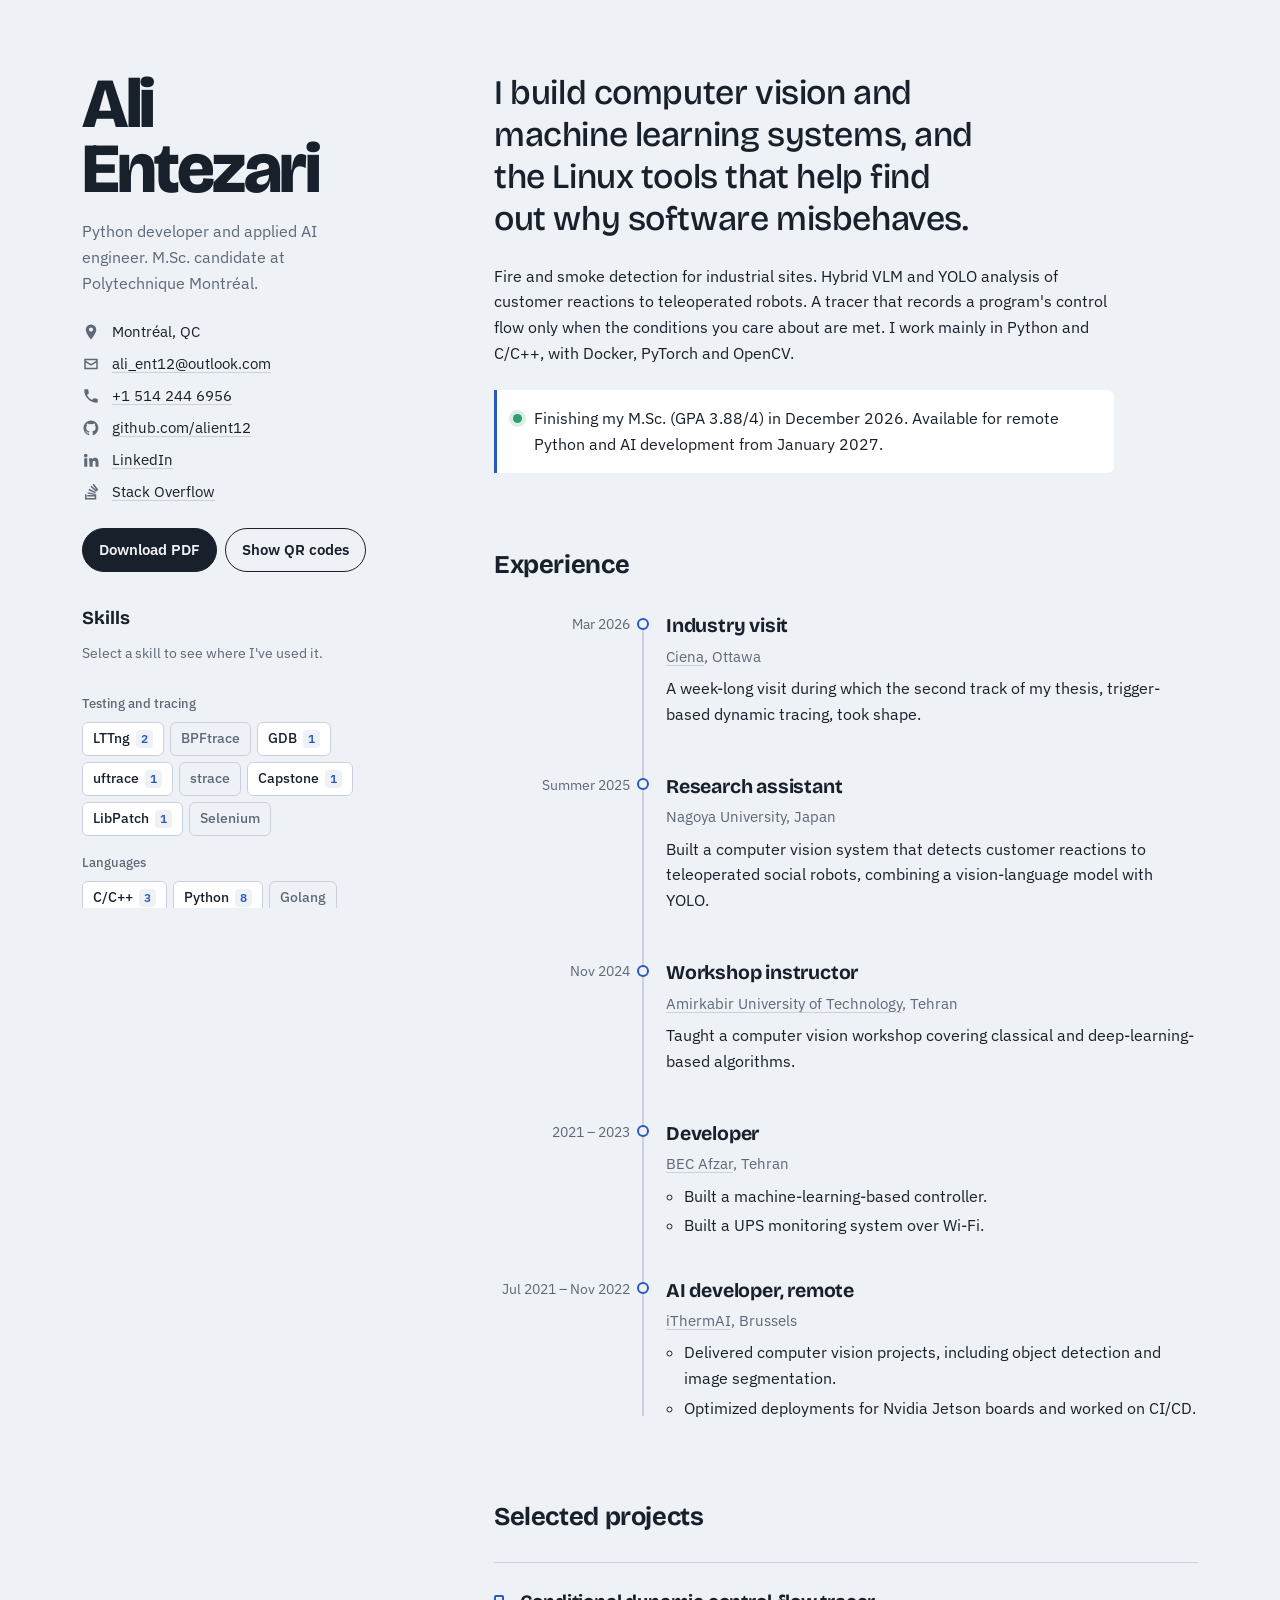
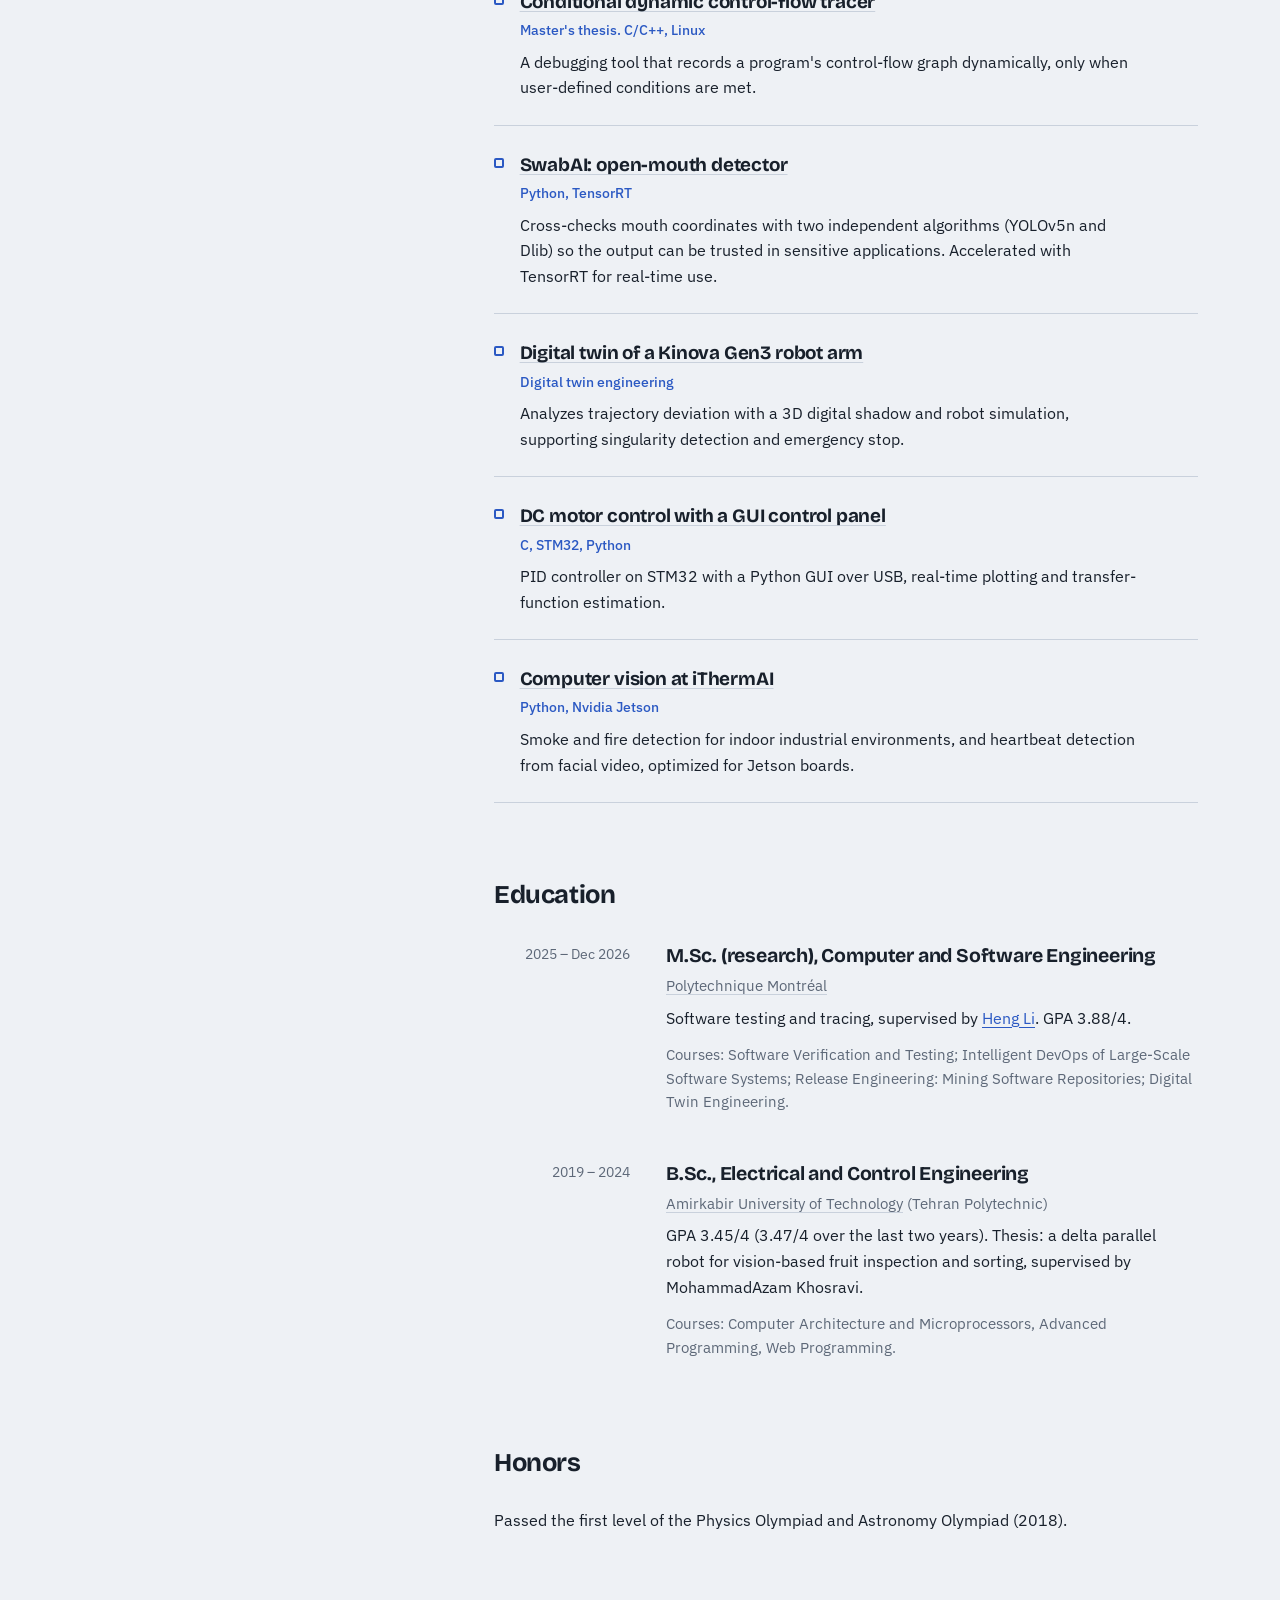
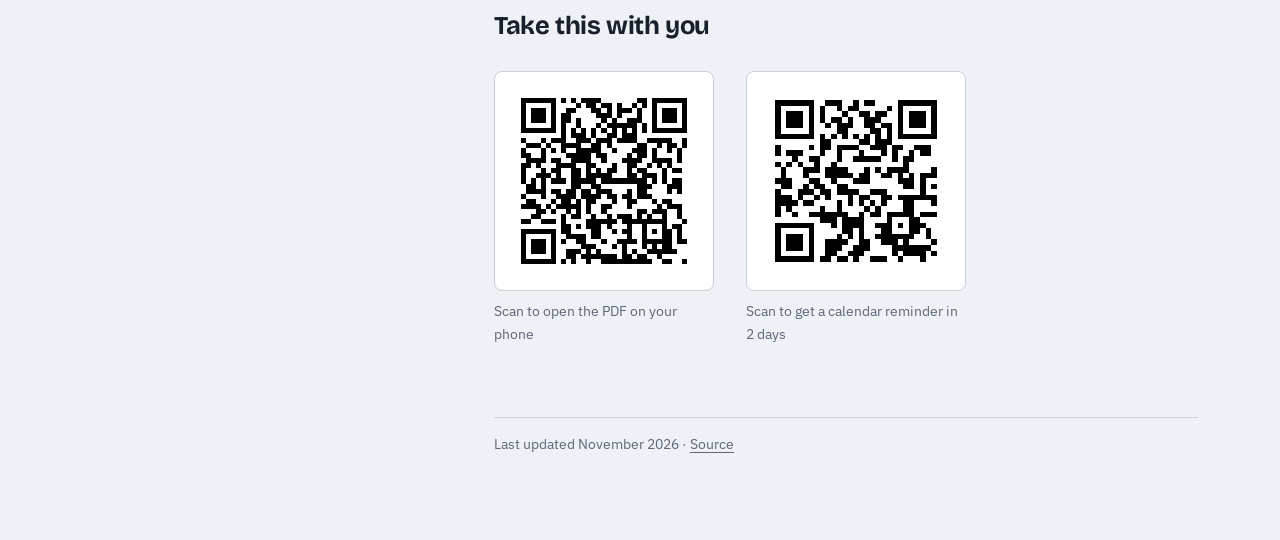
==== index.html @ 242b9a69 "Interactive resume site with shareable QR codes - index.html: resume with skill filter that highligh" ====
<!DOCTYPE html>
<html lang="en">
<head>
<meta charset="utf-8">
<meta name="viewport" content="width=device-width, initial-scale=1, viewport-fit=cover">
<title>Ali Entezari · Python &amp; Applied AI Developer</title>
<meta name="description" content="Ali Entezari: Python and applied AI developer, M.Sc. candidate at Polytechnique Montréal. Computer vision, machine learning, Linux tracing and debugging tools.">
<meta property="og:title" content="Ali Entezari · Python & Applied AI Developer">
<meta property="og:description" content="Computer vision, machine learning and Linux tracing tools. Available for remote work from January 2027.">
<meta property="og:type" content="profile">
<meta name="theme-color" content="#EEF1F5">
<link rel="icon" href="assets/icon.svg" type="image/svg+xml">
<link rel="apple-touch-icon" href="assets/icon-180.png">
<link rel="preconnect" href="https://fonts.googleapis.com">
<link rel="preconnect" href="https://fonts.gstatic.com" crossorigin>
<link href="https://fonts.googleapis.com/css2?family=Bricolage+Grotesque:opsz,wght@12..96,500;12..96,700;12..96,800&family=IBM+Plex+Sans:ital,wght@0,400;0,500;0,600;1,400&display=swap" rel="stylesheet">
<link rel="stylesheet" href="assets/style.css">
</head>
<body>
<a class="skip" href="#main">Skip to content</a>

<div class="page">
  <!-- ───────── Sidebar ───────── -->
  <aside class="side" aria-label="Profile">
    <header class="intro">
      <h1 class="name">Ali<br>Entezari</h1>
      <p class="role">Python developer and applied AI engineer. M.Sc. candidate at Polytechnique Montréal.</p>
    </header>

    <ul class="contact">
      <li><svg aria-hidden="true" viewBox="0 0 24 24"><path d="M12 2a7 7 0 0 0-7 7c0 5 7 13 7 13s7-8 7-13a7 7 0 0 0-7-7zm0 9.5A2.5 2.5 0 1 1 12 6a2.5 2.5 0 0 1 0 5.5z"/></svg>Montréal, QC</li>
      <li><svg aria-hidden="true" viewBox="0 0 24 24"><path d="M3 5h18v14H3zm2 2v.5l7 4.5 7-4.5V7zm0 2.9V17h14V9.9l-7 4.5z"/></svg><a href="mailto:ali_ent12@outlook.com">ali_ent12@outlook.com</a></li>
      <li><svg aria-hidden="true" viewBox="0 0 24 24"><path d="M6.6 10.8a15 15 0 0 0 6.6 6.6l2.2-2.2c.3-.3.7-.4 1-.2 1.1.4 2.3.6 3.6.6.6 0 1 .4 1 1V20c0 .6-.4 1-1 1A17 17 0 0 1 3 4c0-.6.4-1 1-1h3.5c.6 0 1 .4 1 1 0 1.3.2 2.5.6 3.6.1.3 0 .7-.2 1z"/></svg><a href="tel:+15142446956">+1 514 244 6956</a></li>
      <li><svg aria-hidden="true" viewBox="0 0 24 24"><path d="M12 2a10 10 0 0 0-3.2 19.5c.5.1.7-.2.7-.5v-1.7c-2.8.6-3.4-1.3-3.4-1.3-.4-1.2-1.1-1.5-1.1-1.5-.9-.6.1-.6.1-.6 1 .1 1.5 1 1.5 1 .9 1.5 2.3 1.1 2.9.8.1-.6.3-1.1.6-1.3-2.2-.3-4.6-1.1-4.6-5a3.9 3.9 0 0 1 1-2.7c-.1-.3-.4-1.3.1-2.7 0 0 .8-.3 2.8 1a9.6 9.6 0 0 1 5 0c1.9-1.3 2.7-1 2.7-1 .6 1.4.2 2.4.1 2.7a3.9 3.9 0 0 1 1 2.7c0 3.9-2.3 4.7-4.6 5 .4.3.7.9.7 1.9V21c0 .3.2.6.7.5A10 10 0 0 0 12 2z"/></svg><a href="https://github.com/alient12">github.com/alient12</a></li>
      <li><svg aria-hidden="true" viewBox="0 0 24 24"><path d="M4.98 3.5a2.5 2.5 0 1 1 0 5 2.5 2.5 0 0 1 0-5zM3 9.5h4V21H3zM9.5 9.5h3.8v1.6h.1a4.2 4.2 0 0 1 3.8-2c4 0 4.8 2.6 4.8 6V21h-4v-5.2c0-1.2 0-2.9-1.8-2.9s-2 1.4-2 2.8V21h-4z"/></svg><a href="https://www.linkedin.com/in/ali-e-8a878ab6/">LinkedIn</a></li>
      <li><svg aria-hidden="true" viewBox="0 0 24 24"><path d="M17 20v-5h2v7H4v-7h2v5zM7.4 14.1l9.8 2 .4-1.9-9.8-2zm1.3-4.6 9 4.2.8-1.8-9-4.2zm2.5-4.4 7.7 6.4 1.3-1.5-7.7-6.4zM15.8 1l-1.6 1.2 6 8 1.6-1.2zM7 18h10v-2H7z"/></svg><a href="https://stackoverflow.com/users/14950385/ali-ent">Stack Overflow</a></li>
    </ul>

    <div class="actions">
      <a class="btn btn-primary" href="Ali_Entezari_Resume.pdf" download>Download PDF</a>
      <a class="btn" href="share.html">Show QR codes</a>
    </div>

    <section class="skills" aria-labelledby="skills-h">
      <h2 id="skills-h" class="side-h">Skills</h2>
      <p class="hint" id="filter-hint">Select a skill to see where I've used it.</p>

      <div class="group">
        <h3>Testing and tracing</h3>
        <div class="chips">
          <button class="chip" data-skill="LTTng">LTTng</button>
          <button class="chip" data-skill="BPFtrace">BPFtrace</button>
          <button class="chip" data-skill="GDB">GDB</button>
          <button class="chip" data-skill="uftrace">uftrace</button>
          <button class="chip" data-skill="strace">strace</button>
          <button class="chip" data-skill="Capstone">Capstone</button>
          <button class="chip" data-skill="LibPatch">LibPatch</button>
          <button class="chip" data-skill="Selenium">Selenium</button>
        </div>
      </div>
      <div class="group">
        <h3>Languages</h3>
        <div class="chips">
          <button class="chip" data-skill="C/C++">C/C++</button>
          <button class="chip" data-skill="Python">Python</button>
          <button class="chip" data-skill="Golang">Golang</button>
          <button class="chip" data-skill="Assembly">Assembly</button>
          <button class="chip" data-skill="JavaScript">JavaScript</button>
          <button class="chip" data-skill="TypeScript">TypeScript</button>
          <button class="chip" data-skill="MATLAB">MATLAB</button>
          <button class="chip" data-skill="VHDL">VHDL</button>
        </div>
      </div>
      <div class="group">
        <h3>Platforms and tooling</h3>
        <div class="chips">
          <button class="chip" data-skill="Linux">Linux</button>
          <button class="chip" data-skill="Git">Git</button>
          <button class="chip" data-skill="Docker">Docker</button>
          <button class="chip" data-skill="CI/CD">CI/CD</button>
          <button class="chip" data-skill="MongoDB">MongoDB</button>
          <button class="chip" data-skill="SQL/NoSQL">SQL/NoSQL</button>
          <button class="chip" data-skill="WebSocket">WebSocket</button>
          <button class="chip" data-skill="Microservices">Microservices</button>
        </div>
      </div>
      <div class="group">
        <h3>Embedded and hardware</h3>
        <div class="chips">
          <button class="chip" data-skill="STM32">STM32</button>
          <button class="chip" data-skill="FPGA">FPGA</button>
          <button class="chip" data-skill="AVR">AVR</button>
          <button class="chip" data-skill="Arduino">Arduino</button>
          <button class="chip" data-skill="Raspberry Pi">Raspberry Pi</button>
          <button class="chip" data-skill="Nvidia Jetson">Nvidia Jetson</button>
        </div>
      </div>
      <div class="group">
        <h3>AI, robotics and design</h3>
        <div class="chips">
          <button class="chip" data-skill="OpenCV">OpenCV</button>
          <button class="chip" data-skill="TensorFlow">TensorFlow</button>
          <button class="chip" data-skill="PyTorch">PyTorch</button>
          <button class="chip" data-skill="TensorRT">TensorRT</button>
          <button class="chip" data-skill="scikit-learn">scikit-learn</button>
          <button class="chip" data-skill="ROS">ROS</button>
          <button class="chip" data-skill="SolidWorks">SolidWorks</button>
          <button class="chip" data-skill="MSC ADAMS">MSC ADAMS</button>
          <button class="chip" data-skill="Simscape">Simscape</button>
          <button class="chip" data-skill="Proteus">Proteus</button>
          <button class="chip" data-skill="Vivado">Vivado</button>
        </div>
      </div>
      <button class="clear" id="clear-filter" hidden>Clear selection</button>
    </section>

    <section aria-labelledby="lang-h">
      <h2 id="lang-h" class="side-h">Languages spoken</h2>
      <dl class="langs">
        <div><dt>Persian</dt><dd><span class="bar" style="--v:1"></span>Native</dd></div>
        <div><dt>English</dt><dd><span class="bar" style="--v:.83"></span>C1</dd></div>
        <div><dt>French</dt><dd><span class="bar" style="--v:.5"></span>B1</dd></div>
        <div><dt>Japanese</dt><dd><span class="bar" style="--v:.17"></span>A1</dd></div>
      </dl>
    </section>
  </aside>

  <!-- ───────── Main ───────── -->
  <main id="main" class="main">
    <section class="summary" aria-label="Summary">
      <p class="lede">I build computer vision and machine learning systems, and the Linux tools that help find out why software misbehaves.</p>
      <p>Fire and smoke detection for industrial sites. Hybrid VLM and YOLO analysis of customer reactions to teleoperated robots. A tracer that records a program's control flow only when the conditions you care about are met. I work mainly in Python and C/C++, with Docker, PyTorch and OpenCV.</p>
      <p class="avail"><span class="dot" aria-hidden="true"></span>Finishing my M.Sc. (GPA 3.88/4) in December 2026. Available for remote Python and AI development from January 2027.</p>
    </section>

    <section aria-labelledby="exp-h">
      <h2 id="exp-h" class="sec-h">Experience</h2>
      <ol class="trace">
        <li class="ev" data-skills="Linux,C/C++,LTTng">
          <div class="when">Mar 2026</div>
          <div class="what">
            <h3>Industry visit</h3>
            <p class="org"><a href="https://www.ciena.com/">Ciena</a>, Ottawa</p>
            <p>A week-long visit during which the second track of my thesis, trigger-based dynamic tracing, took shape.</p>
          </div>
        </li>
        <li class="ev" data-skills="Python,PyTorch,OpenCV">
          <div class="when">Summer 2025</div>
          <div class="what">
            <h3>Research assistant</h3>
            <p class="org">Nagoya University, Japan</p>
            <p>Built a computer vision system that detects customer reactions to teleoperated social robots, combining a vision-language model with YOLO.</p>
          </div>
        </li>
        <li class="ev" data-skills="Python,OpenCV,PyTorch,TensorFlow">
          <div class="when">Nov 2024</div>
          <div class="what">
            <h3>Workshop instructor</h3>
            <p class="org"><a href="https://aut.ac.ir/">Amirkabir University of Technology</a>, Tehran</p>
            <p>Taught a computer vision workshop covering classical and deep-learning-based algorithms.</p>
          </div>
        </li>
        <li class="ev" data-skills="Python">
          <div class="when">2021 – 2023</div>
          <div class="what">
            <h3>Developer</h3>
            <p class="org"><a href="http://www.becafzar.net/index.php/en/">BEC Afzar</a>, Tehran</p>
            <ul>
              <li>Built a machine-learning-based controller.</li>
              <li>Built a UPS monitoring system over Wi-Fi.</li>
            </ul>
          </div>
        </li>
        <li class="ev" data-skills="Python,OpenCV,PyTorch,TensorRT,Nvidia Jetson,Docker,CI/CD,Linux,Git">
          <div class="when">Jul 2021 – Nov 2022</div>
          <div class="what">
            <h3>AI developer, remote</h3>
            <p class="org"><a href="https://ithermai.com/">iThermAI</a>, Brussels</p>
            <ul>
              <li>Delivered computer vision projects, including object detection and image segmentation.</li>
              <li>Optimized deployments for Nvidia Jetson boards and worked on CI/CD.</li>
            </ul>
          </div>
        </li>
      </ol>
    </section>

    <section aria-labelledby="proj-h">
      <h2 id="proj-h" class="sec-h">Selected projects</h2>
      <ul class="projects">
        <li class="ev proj" data-skills="C/C++,Linux,GDB,Capstone,LibPatch,uftrace,LTTng">
          <h3><a href="https://github.com/alient12/adaptive_control_flow_tracer">Conditional dynamic control-flow tracer</a></h3>
          <p class="stack">Master's thesis. C/C++, Linux</p>
          <p>A debugging tool that records a program's control-flow graph dynamically, only when user-defined conditions are met.</p>
        </li>
        <li class="ev proj" data-skills="Python,TensorRT,PyTorch,OpenCV">
          <h3><a href="https://github.com/iThermAI/SwabAI">SwabAI: open-mouth detector</a></h3>
          <p class="stack">Python, TensorRT</p>
          <p>Cross-checks mouth coordinates with two independent algorithms (YOLOv5n and Dlib) so the output can be trusted in sensitive applications. Accelerated with TensorRT for real-time use.</p>
        </li>
        <li class="ev proj" data-skills="Python">
          <h3><a href="https://github.com/alient12/DTProject">Digital twin of a Kinova Gen3 robot arm</a></h3>
          <p class="stack">Digital twin engineering</p>
          <p>Analyzes trajectory deviation with a 3D digital shadow and robot simulation, supporting singularity detection and emergency stop.</p>
        </li>
        <li class="ev proj" data-skills="C/C++,STM32,Python">
          <h3><a href="https://github.com/alient12/DC_Motor_PID_Controller">DC motor control with a GUI control panel</a></h3>
          <p class="stack">C, STM32, Python</p>
          <p>PID controller on STM32 with a Python GUI over USB, real-time plotting and transfer-function estimation.</p>
        </li>
        <li class="ev proj" data-skills="Python,Nvidia Jetson,OpenCV,TensorRT">
          <h3><a href="https://ithermai.com/">Computer vision at iThermAI</a></h3>
          <p class="stack">Python, Nvidia Jetson</p>
          <p>Smoke and fire detection for indoor industrial environments, and heartbeat detection from facial video, optimized for Jetson boards.</p>
        </li>
      </ul>
      <p class="empty" id="empty-note" hidden>Nothing listed here uses this skill yet. Ask me about it.</p>
    </section>

    <section aria-labelledby="edu-h">
      <h2 id="edu-h" class="sec-h">Education</h2>
      <div class="edu">
        <article>
          <div class="when">2025 – Dec 2026</div>
          <div class="what">
            <h3>M.Sc. (research), Computer and Software Engineering</h3>
            <p class="org"><a href="https://polymtl.ca">Polytechnique Montréal</a></p>
            <p>Software testing and tracing, supervised by <a href="https://www.polymtl.ca/expertises/en/li-heng">Heng Li</a>. GPA 3.88/4.</p>
            <p class="muted">Courses: Software Verification and Testing; Intelligent DevOps of Large-Scale Software Systems; Release Engineering: Mining Software Repositories; Digital Twin Engineering.</p>
          </div>
        </article>
        <article>
          <div class="when">2019 – 2024</div>
          <div class="what">
            <h3>B.Sc., Electrical and Control Engineering</h3>
            <p class="org"><a href="https://aut.ac.ir/">Amirkabir University of Technology</a> (Tehran Polytechnic)</p>
            <p>GPA 3.45/4 (3.47/4 over the last two years). Thesis: a delta parallel robot for vision-based fruit inspection and sorting, supervised by MohammadAzam Khosravi.</p>
            <p class="muted">Courses: Computer Architecture and Microprocessors, Advanced Programming, Web Programming.</p>
          </div>
        </article>
      </div>
    </section>

    <section aria-labelledby="hon-h">
      <h2 id="hon-h" class="sec-h">Honors</h2>
      <p>Passed the first level of the Physics Olympiad and Astronomy Olympiad (2018).</p>
    </section>

    <section class="keep" aria-labelledby="keep-h">
      <h2 id="keep-h" class="sec-h">Take this with you</h2>
      <div class="keep-grid">
        <figure>
          <div class="qr" id="qr-pdf" role="img" aria-label="QR code that opens the PDF resume"></div>
          <figcaption>Scan to open the PDF on your phone</figcaption>
        </figure>
        <figure>
          <div class="qr" id="qr-remind" role="img" aria-label="QR code that adds a reminder to your calendar"></div>
          <figcaption>Scan to get a calendar reminder in 2 days</figcaption>
        </figure>
      </div>
    </section>

    <footer class="foot">
      <p>Last updated November 2026 · <a href="https://github.com/alient12/resume">Source</a></p>
    </footer>
  </main>
</div>

<a class="fab" href="share.html" aria-label="Show QR codes for sharing">
  <svg aria-hidden="true" viewBox="0 0 24 24"><path d="M3 3h8v8H3zm2 2v4h4V5zm8-2h8v8h-8zm2 2v4h4V5zM3 13h8v8H3zm2 2v4h4v-4zm8-2h2v2h-2zm2 2h2v2h-2zm-2 2h2v2h-2zm4 0h2v2h-2zm2-2h2v2h-2zm0 4h2v2h-2zm-4 0h2v2h-2zm4-6h2v2h-2z"/></svg>
  Share
</a>

<script src="assets/qrcode.js"></script>
<script src="assets/common.js"></script>
<script src="assets/app.js"></script>
</body>
</html>
---- assets/style.css ----
/* ─── Tokens ─── */
:root {
  --paper: #EEF1F5;
  --surface: #FFFFFF;
  --ink: #18202B;
  --muted: #5D6878;
  --line: #C9D1DC;
  --trace: #2B59C3;
  --fire: #E39B2D;
  --fire-soft: #FBEBD2;

  --display: 'Bricolage Grotesque', 'Segoe UI', system-ui, sans-serif;
  --body: 'IBM Plex Sans', 'Segoe UI', system-ui, sans-serif;

  --s1: .25rem; --s2: .5rem; --s3: .75rem; --s4: 1rem; --s5: 1.5rem; --s6: 2rem; --s7: 3rem; --s8: 4.5rem;
  color-scheme: light;
}
@media (prefers-color-scheme: dark) {
  :root {
    --paper: #151B24;
    --surface: #1D2530;
    --ink: #E6EAF0;
    --muted: #9AA5B5;
    --line: #34404F;
    --trace: #7C9EF0;
    --fire: #F0B04A;
    --fire-soft: #3A2E1A;
    color-scheme: dark;
  }
}

/* ─── Base ─── */
*, *::before, *::after { box-sizing: border-box; }
html { -webkit-text-size-adjust: 100%; }
body {
  margin: 0;
  background: var(--paper);
  color: var(--ink);
  font: 400 1rem/1.6 var(--body);
  -webkit-font-smoothing: antialiased;
}
a { color: var(--trace); text-decoration-thickness: 1px; text-underline-offset: 3px; }
a:hover { text-decoration-thickness: 2px; }
h1, h2, h3 { font-family: var(--display); margin: 0; }
p { margin: 0 0 var(--s3); }
ul { margin: 0; padding: 0; }
:focus-visible { outline: 3px solid var(--fire); outline-offset: 2px; border-radius: 4px; }
.skip { position: absolute; left: -999px; top: 0; background: var(--ink); color: var(--paper); padding: var(--s2) var(--s4); z-index: 10; }
.skip:focus { left: var(--s4); top: var(--s4); }
svg { fill: currentColor; }

/* ─── Layout ─── */
.page {
  display: grid;
  grid-template-columns: minmax(280px, 340px) minmax(0, 720px);
  gap: var(--s8);
  max-width: 1180px;
  margin: 0 auto;
  padding: var(--s8) var(--s6);
}
.side { position: sticky; top: var(--s6); align-self: start; max-height: calc(100vh - 2 * var(--s6)); overflow-y: auto; padding-right: var(--s2); scrollbar-width: thin; }

/* ─── Sidebar ─── */
.name {
  font-weight: 800;
  font-size: clamp(3rem, 2rem + 3vw, 4.4rem);
  line-height: .92;
  letter-spacing: -.035em;
  font-variation-settings: 'opsz' 96;
}
.role { margin-top: var(--s4); color: var(--muted); font-size: 1.02rem; max-width: 30ch; }

.contact { list-style: none; margin: var(--s5) 0; display: grid; gap: var(--s2); font-size: .94rem; }
.contact li { display: flex; align-items: center; gap: var(--s3); }
.contact svg { width: 18px; height: 18px; flex: none; color: var(--muted); }
.contact a { color: var(--ink); text-decoration-color: var(--line); }
.contact a:hover { color: var(--trace); text-decoration-color: currentColor; }

.actions { display: flex; flex-wrap: wrap; gap: var(--s2); margin-bottom: var(--s6); }
.btn {
  display: inline-flex; align-items: center; justify-content: center;
  min-height: 44px; padding: 0 var(--s4);
  border: 1.5px solid var(--ink); border-radius: 999px;
  color: var(--ink); text-decoration: none; font-weight: 600; font-size: .94rem;
  background: transparent; cursor: pointer; font-family: var(--body);
}
.btn:hover { background: var(--surface); }
.btn-primary { background: var(--ink); color: var(--paper); }
.btn-primary:hover { background: var(--trace); border-color: var(--trace); }

.side-h { font-size: 1.15rem; font-weight: 700; margin: var(--s6) 0 var(--s2); }
.skills .side-h { margin-top: 0; }
.hint { color: var(--muted); font-size: .88rem; min-height: 2.8em; margin-bottom: var(--s3); }
.group { margin-bottom: var(--s4); }
.group h3 { font-family: var(--body); font-weight: 500; font-size: .82rem; color: var(--muted); margin-bottom: var(--s2); }
.chips { display: flex; flex-wrap: wrap; gap: 6px; }
.chip {
  display: inline-flex; align-items: center; gap: 6px;
  min-height: 34px; padding: 0 10px;
  border: 1px solid var(--line); border-radius: 6px;
  background: var(--surface); color: var(--ink);
  font: 500 .86rem/1 var(--body);
  cursor: pointer;
}
.chip:hover { border-color: var(--trace); }
.chip .count {
  font-size: .72rem; font-weight: 600; line-height: 1;
  padding: 3px 5px; border-radius: 4px;
  background: var(--paper); color: var(--trace);
}
.chip.quiet { color: var(--muted); background: transparent; }
.chip[aria-pressed="true"] { background: var(--fire); border-color: var(--fire); color: #1B1406; }
.chip[aria-pressed="true"] .count { background: rgba(255,255,255,.55); color: #1B1406; }
.clear {
  border: 0; background: none; padding: var(--s2) 0; color: var(--trace);
  font: 500 .88rem var(--body); text-decoration: underline; text-underline-offset: 3px; cursor: pointer;
}

.langs { margin: 0; display: grid; gap: var(--s2); }
.langs div { display: grid; grid-template-columns: 5.5rem 1fr; align-items: center; font-size: .92rem; }
.langs dd { margin: 0; display: flex; align-items: center; gap: var(--s3); color: var(--muted); font-size: .85rem; }
.bar { position: relative; flex: 1; height: 4px; background: var(--line); border-radius: 2px; max-width: 120px; }
.bar::after { content: ''; position: absolute; inset: 0 auto 0 0; width: calc(var(--v) * 100%); background: var(--trace); border-radius: 2px; }

/* ─── Main ─── */
.main section { margin-bottom: var(--s8); }
.lede {
  font-family: var(--display);
  font-weight: 500;
  font-size: clamp(1.55rem, 1.1rem + 1.4vw, 2.15rem);
  line-height: 1.22;
  letter-spacing: -.012em;
  margin-bottom: var(--s5);
  max-width: 26ch;
  text-wrap: balance;
}
.summary p:not(.lede) { max-width: 62ch; }
.avail { display: flex; gap: var(--s3); align-items: baseline; margin-top: var(--s5); padding: var(--s4); background: var(--surface); border-left: 3px solid var(--trace); border-radius: 0 6px 6px 0; }
.avail .dot { width: 9px; height: 9px; border-radius: 50%; background: #2E9E6A; flex: none; transform: translateY(-1px); box-shadow: 0 0 0 4px rgba(46,158,106,.18); }

.sec-h { font-size: 1.6rem; font-weight: 700; letter-spacing: -.015em; margin-bottom: var(--s5); }

/* The trace: experience as events on a timeline */
.trace { list-style: none; margin: 0; padding: 0; position: relative; }
.trace::before { content: ''; position: absolute; left: 9.25rem; top: .6rem; bottom: .6rem; width: 2px; background: var(--line); }
.trace > .ev { display: grid; grid-template-columns: 8.5rem 1fr; gap: 0 2.25rem; position: relative; padding-bottom: var(--s6); }
.trace > .ev:last-child { padding-bottom: 0; }
.trace > .ev::before {
  content: ''; position: absolute; left: calc(9.25rem - 5px); top: .45rem;
  width: 12px; height: 12px; border-radius: 50%;
  background: var(--paper); border: 2px solid var(--trace);
  transition: background .2s, border-color .2s;
}
.when { color: var(--muted); font-size: .88rem; padding-top: .18rem; text-align: right; font-variant-numeric: tabular-nums; }
.what h3 { font-size: 1.22rem; font-weight: 700; letter-spacing: -.01em; }
.org { color: var(--muted); margin: 2px 0 var(--s2); font-size: .95rem; }
.org a { color: inherit; text-decoration-color: var(--line); }
.org a:hover { color: var(--trace); }
.what ul { padding-left: 1.1rem; }
.what li { margin-bottom: var(--s1); }
.muted { color: var(--muted); font-size: .92rem; }

/* Projects */
.projects { list-style: none; border-top: 1px solid var(--line); }
.proj { position: relative; padding: var(--s5) 0 var(--s5) 1.6rem; border-bottom: 1px solid var(--line); }
.proj::before {
  content: ''; position: absolute; left: 0; top: calc(var(--s5) + .5rem);
  width: 10px; height: 10px; border-radius: 2px;
  border: 2px solid var(--trace); background: var(--paper);
  transition: background .2s, border-color .2s;
}
.proj h3 { font-size: 1.18rem; font-weight: 700; letter-spacing: -.01em; }
.proj h3 a { color: var(--ink); text-decoration-color: var(--line); }
.proj h3 a:hover { color: var(--trace); text-decoration-color: currentColor; }
.stack { color: var(--trace); font-size: .88rem; font-weight: 500; margin: 2px 0 var(--s2); }
.proj p:last-child { margin: 0; max-width: 62ch; }
.empty { margin-top: var(--s4); color: var(--muted); font-style: italic; }

/* Filtering: items that match a selected skill "fire" */
.ev { transition: opacity .25s; }
.filtering .ev { opacity: .32; }
.filtering .ev.fired { opacity: 1; }
.ev.fired::before { background: var(--fire) !important; border-color: var(--fire) !important; }
.ev.fired::after {
  content: ''; position: absolute; border-radius: 50%; pointer-events: none;
  border: 2px solid var(--fire);
  animation: ping .9s ease-out 1 forwards;
}
.trace > .ev.fired::after { left: calc(9.25rem - 5px); top: .45rem; width: 12px; height: 12px; }
.proj.fired::after { left: 0; top: calc(var(--s5) + .5rem); width: 10px; height: 10px; border-radius: 2px; }
@keyframes ping { from { transform: scale(1); opacity: .9; } to { transform: scale(3.2); opacity: 0; } }

/* Education */
.edu { display: grid; gap: var(--s6); }
.edu article { display: grid; grid-template-columns: 8.5rem 1fr; gap: 0 2.25rem; }

/* Take this with you */
.keep-grid { display: grid; grid-template-columns: repeat(2, minmax(0, 220px)); gap: var(--s6); }
.keep figure { margin: 0; }
.qr { background: #fff; border-radius: 8px; padding: 6px; border: 1px solid var(--line); }
.qr svg { display: block; width: 100%; height: auto; }
.keep figcaption { margin-top: var(--s2); font-size: .9rem; color: var(--muted); }

.foot { color: var(--muted); font-size: .85rem; border-top: 1px solid var(--line); padding-top: var(--s4); }
.foot a { color: inherit; }

/* Floating share button: phones only */
.fab {
  display: none;
  position: fixed; right: 16px; bottom: calc(16px + env(safe-area-inset-bottom));
  align-items: center; gap: 8px;
  min-height: 52px; padding: 0 20px 0 16px; border-radius: 999px;
  background: var(--ink); color: var(--paper);
  font-weight: 600; text-decoration: none;
  box-shadow: 0 6px 20px rgba(24, 32, 43, .28);
  z-index: 5;
}
.fab svg { width: 22px; height: 22px; }

/* ─── Responsive ─── */
@media (max-width: 900px) {
  .page { grid-template-columns: 1fr; gap: var(--s6); padding: var(--s6) var(--s5) 7rem; }
  .side { position: static; max-height: none; overflow: visible; padding-right: 0; }
  .fab { display: inline-flex; }
  .keep { display: none; }
}
@media (max-width: 560px) {
  .page { padding: var(--s5) var(--s4) 7rem; }
  .trace::before { left: 5px; }
  .trace > .ev, .edu article { grid-template-columns: 1fr; padding-left: 1.6rem; }
  .edu article { padding-left: 0; }
  .trace > .ev::before, .trace > .ev.fired::after { left: 0; }
  .when { text-align: left; padding-top: 0; }
  .lede { max-width: none; }
}
@media (prefers-reduced-motion: reduce) {
  .ev.fired::after { animation: none; display: none; }
  .ev, .ev::before { transition: none; }
}
@media print {
  .fab, .actions, .keep, .hint, .clear, .skip { display: none !important; }
  .page { display: block; padding: 0; }
  .side { position: static; max-height: none; }
  .filtering .ev { opacity: 1; }
}
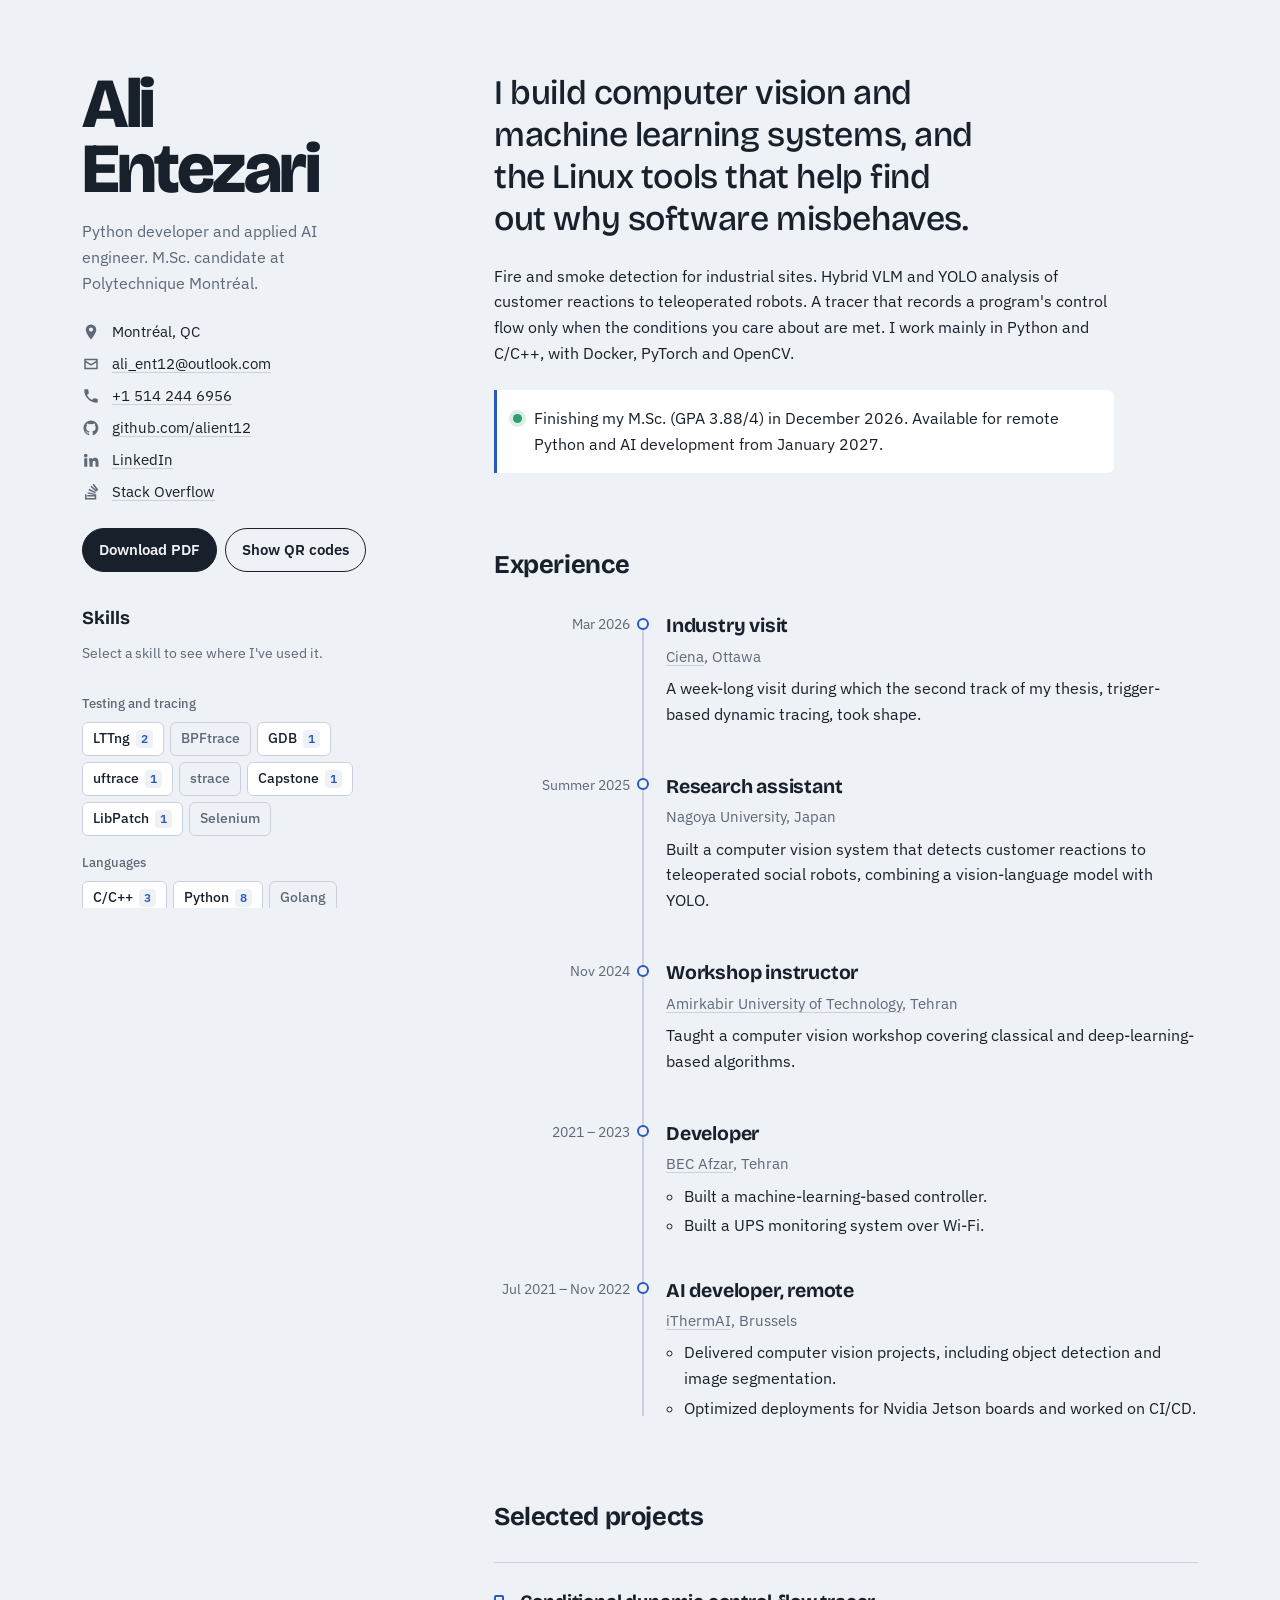
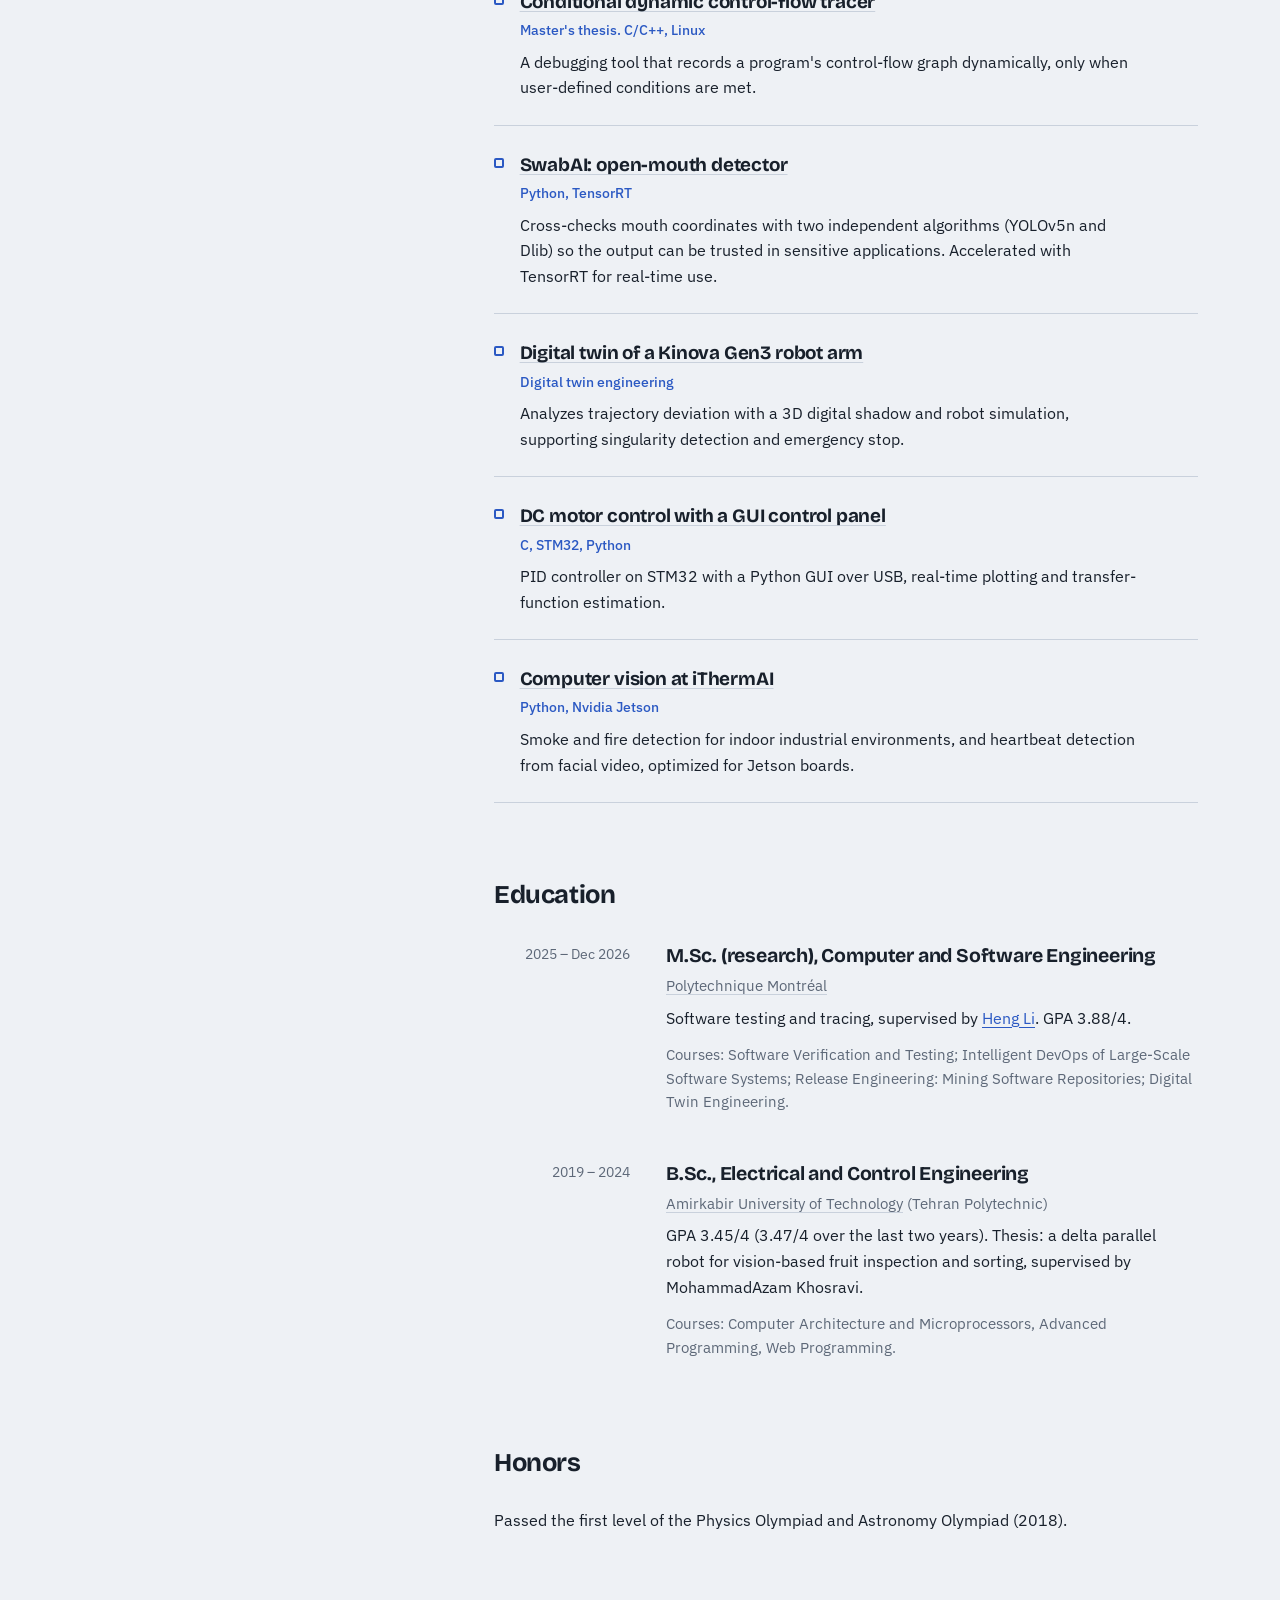
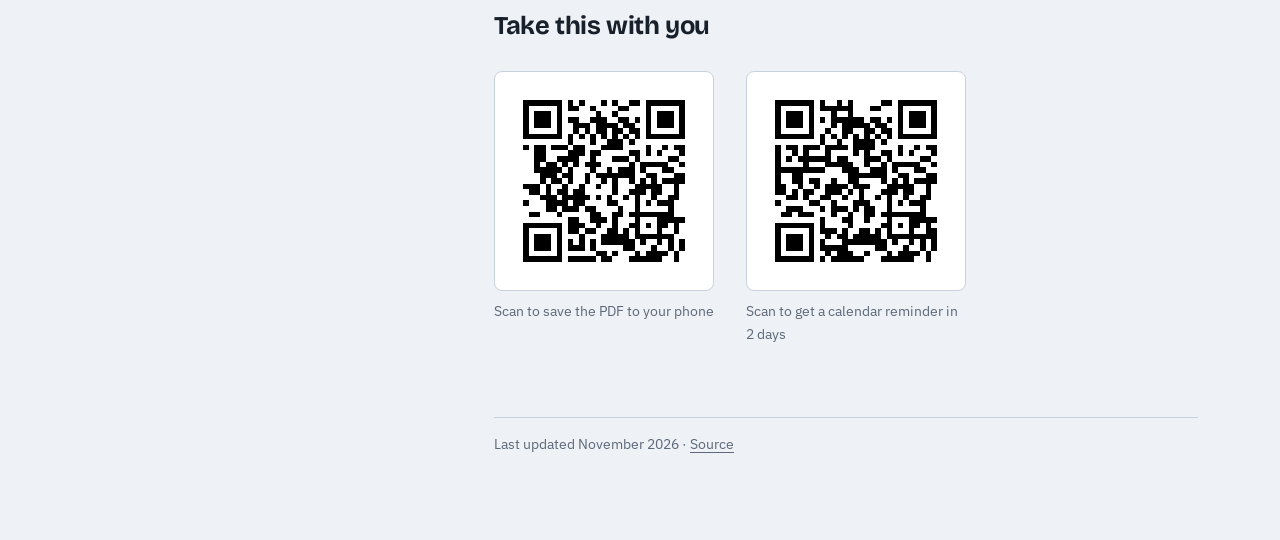
==== commit b2149700: "Resume QR opens a save page with a one-tap share sheet Safari on iPhone only displays PDFs, so the Q" ====
--- a/index.html
+++ b/index.html
@@ -250,8 +250,8 @@
       <h2 id="keep-h" class="sec-h">Take this with you</h2>
       <div class="keep-grid">
         <figure>
-          <div class="qr" id="qr-pdf" role="img" aria-label="QR code that opens the PDF resume"></div>
-          <figcaption>Scan to open the PDF on your phone</figcaption>
+          <div class="qr" id="qr-pdf" role="img" aria-label="QR code to save the PDF resume"></div>
+          <figcaption>Scan to save the PDF to your phone</figcaption>
         </figure>
         <figure>
           <div class="qr" id="qr-remind" role="img" aria-label="QR code that adds a reminder to your calendar"></div>
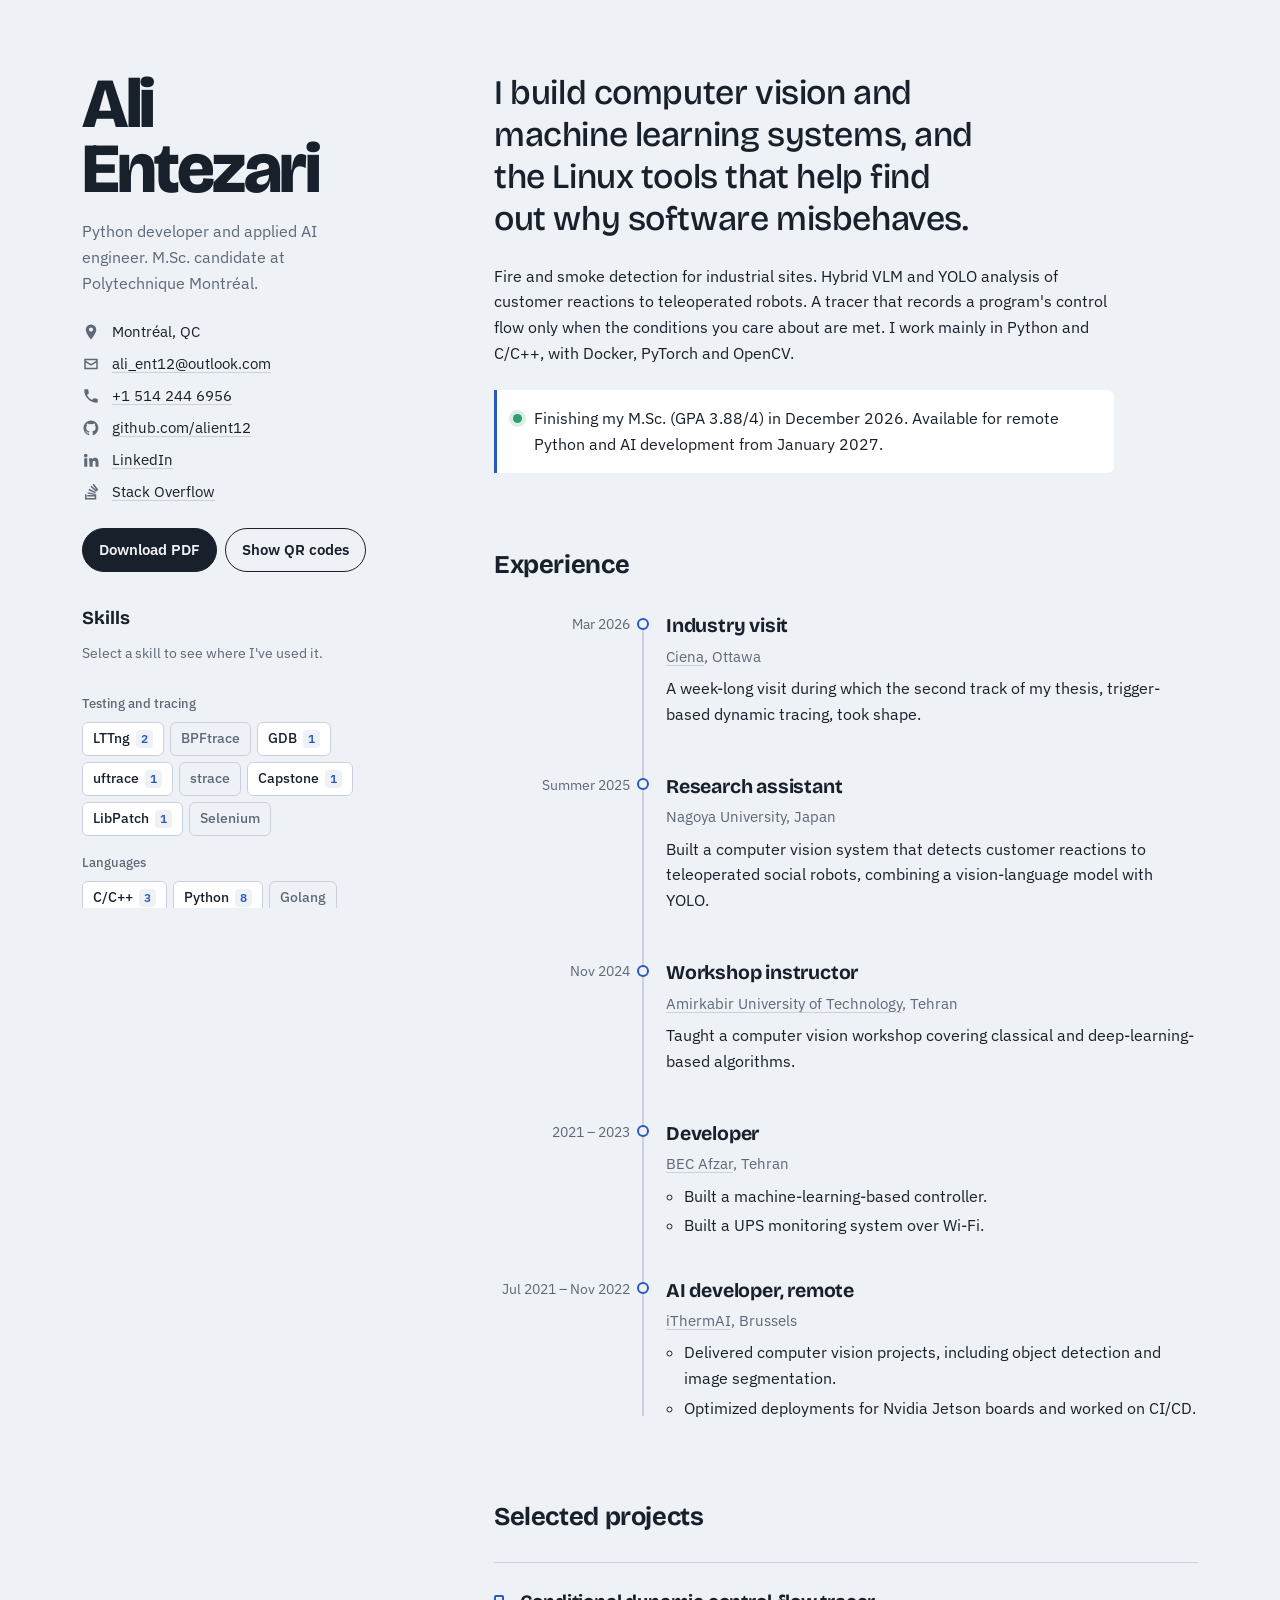
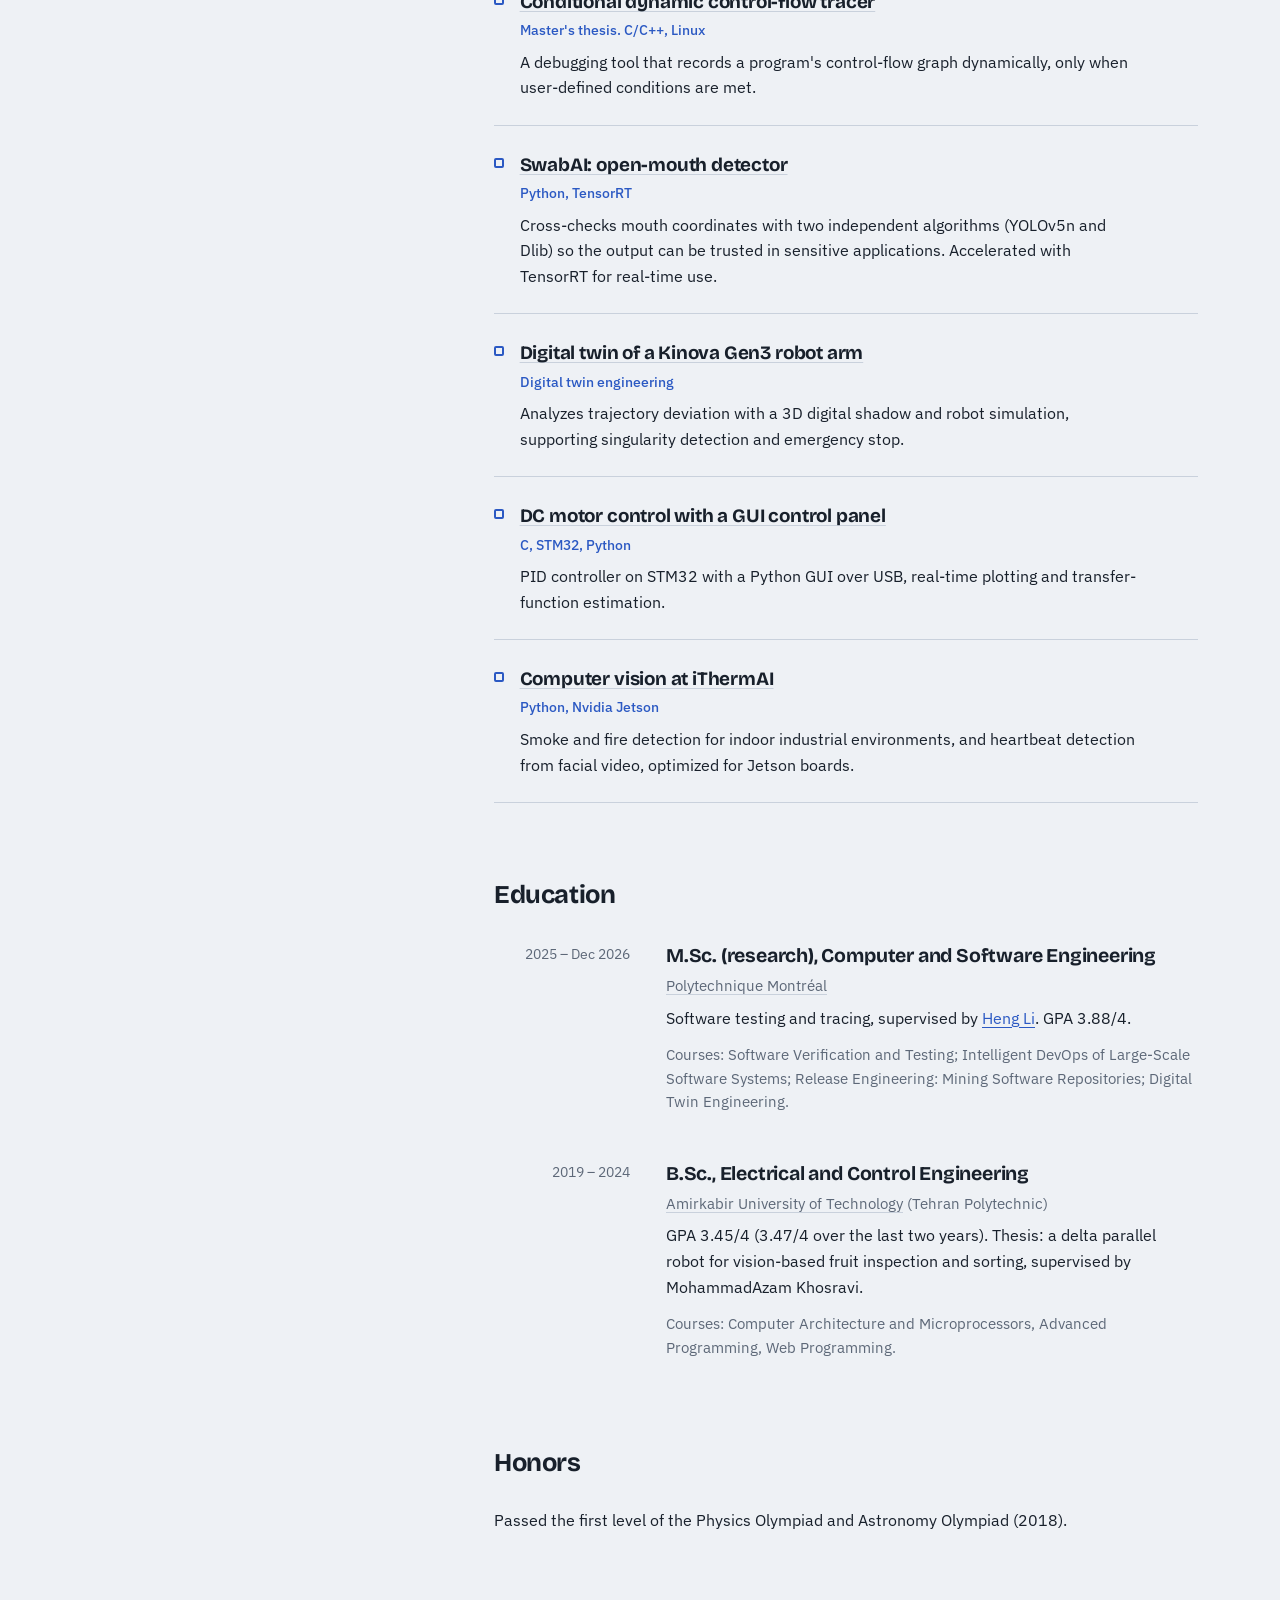
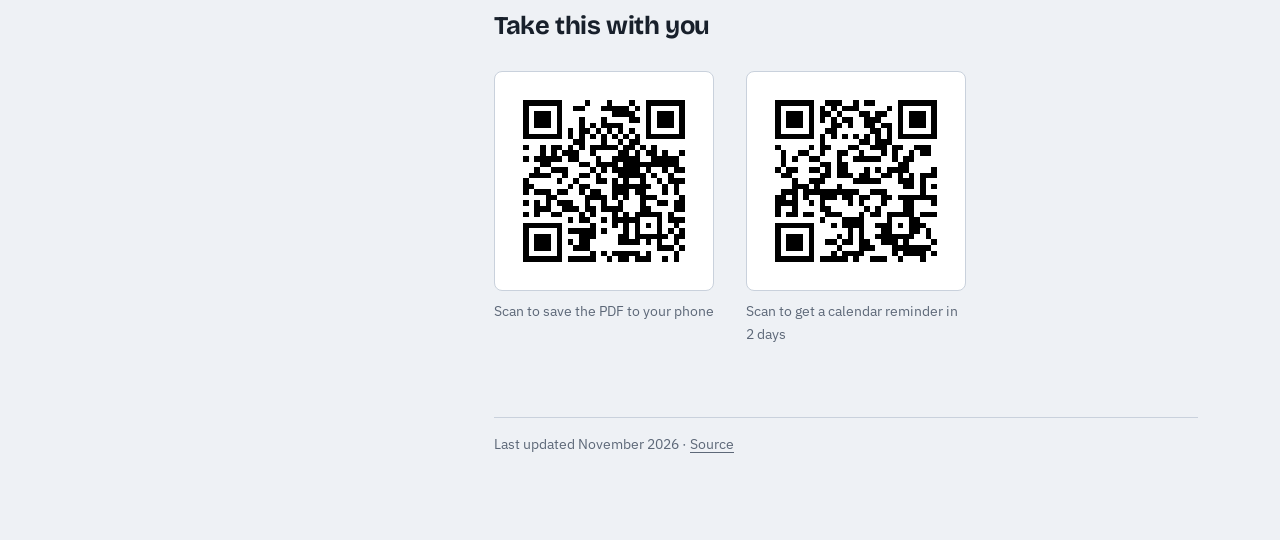
==== commit 079d9002: "Add version strings to scripts and styles so phones load the new QR code Co-Authored-By: Claude Opus" ====
--- a/index.html
+++ b/index.html
@@ -14,7 +14,7 @@
 <link rel="preconnect" href="https://fonts.googleapis.com">
 <link rel="preconnect" href="https://fonts.gstatic.com" crossorigin>
 <link href="https://fonts.googleapis.com/css2?family=Bricolage+Grotesque:opsz,wght@12..96,500;12..96,700;12..96,800&family=IBM+Plex+Sans:ital,wght@0,400;0,500;0,600;1,400&display=swap" rel="stylesheet">
-<link rel="stylesheet" href="assets/style.css">
+<link rel="stylesheet" href="assets/style.css?v=202611191736">
 </head>
 <body>
 <a class="skip" href="#main">Skip to content</a>
@@ -271,8 +271,8 @@
   Share
 </a>
 
-<script src="assets/qrcode.js"></script>
-<script src="assets/common.js"></script>
-<script src="assets/app.js"></script>
+<script src="assets/qrcode.js?v=202611191736"></script>
+<script src="assets/common.js?v=202611191736"></script>
+<script src="assets/app.js?v=202611191736"></script>
 </body>
 </html>
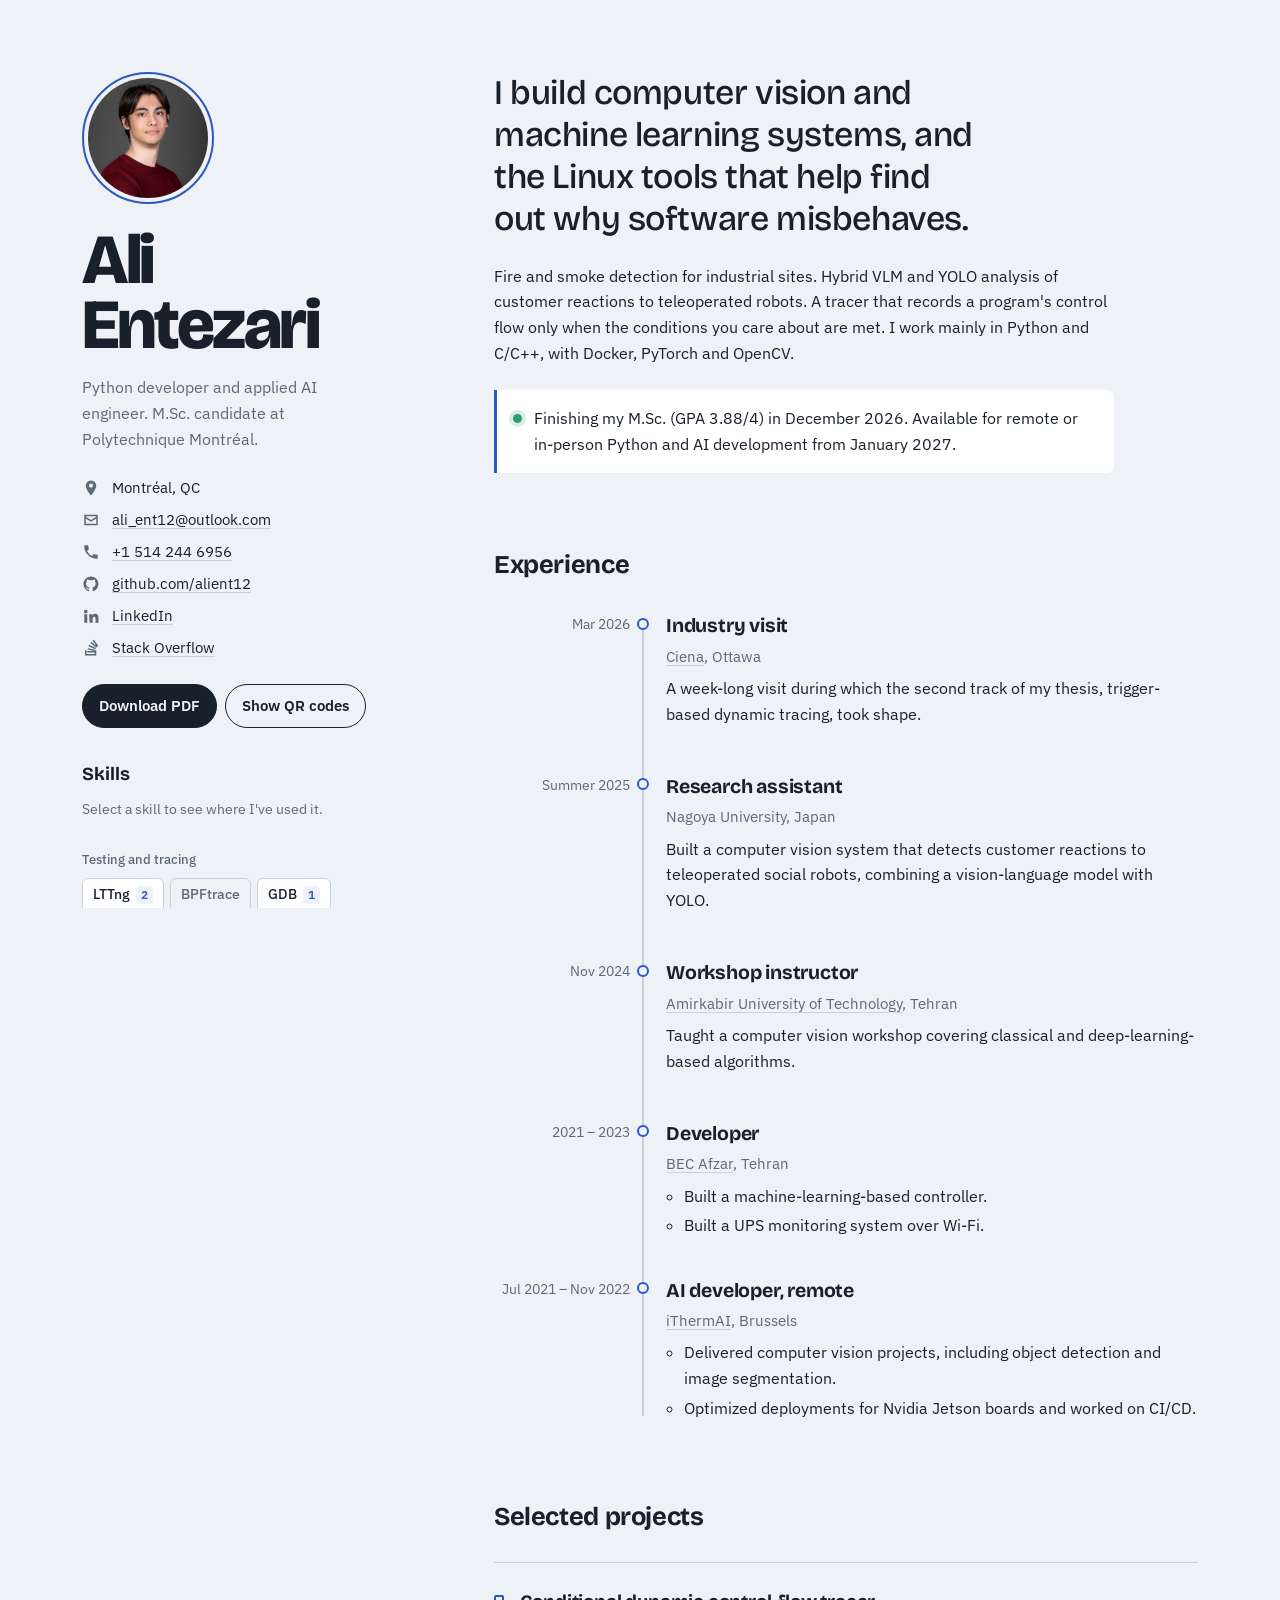
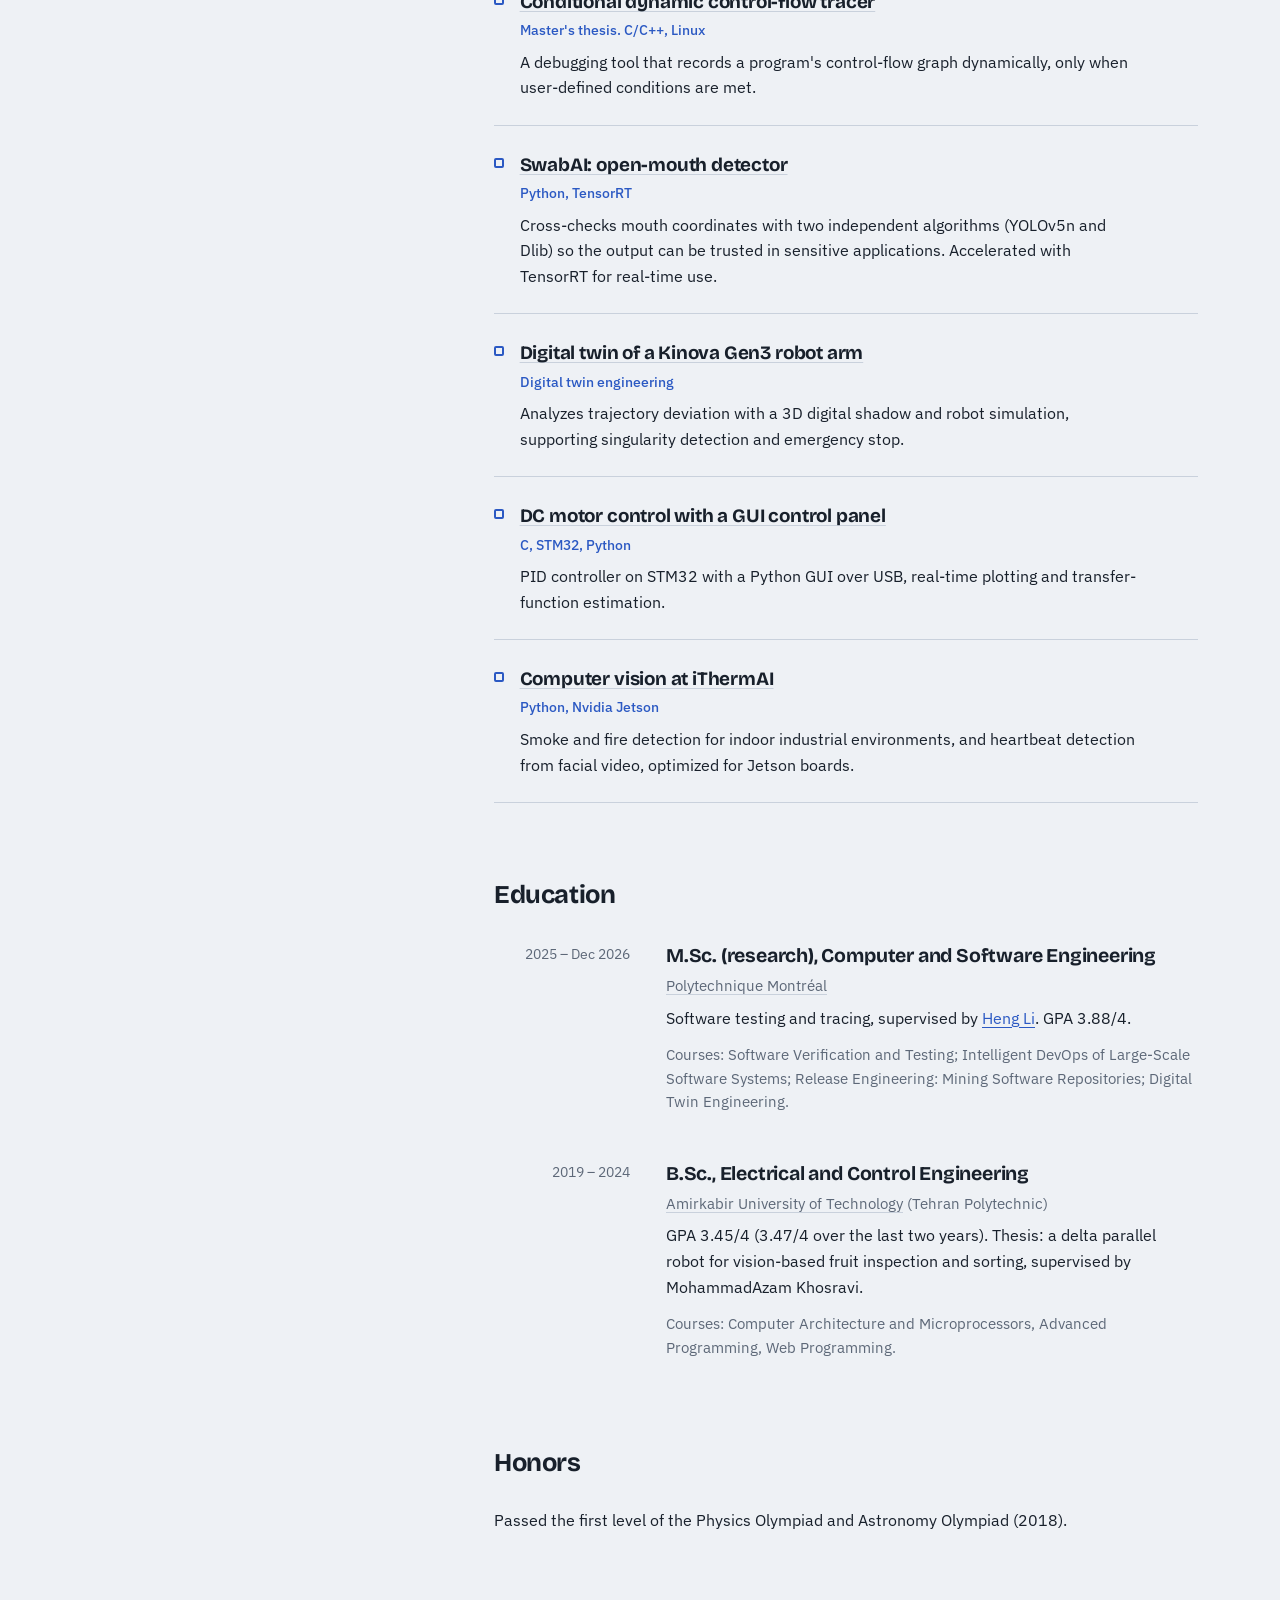
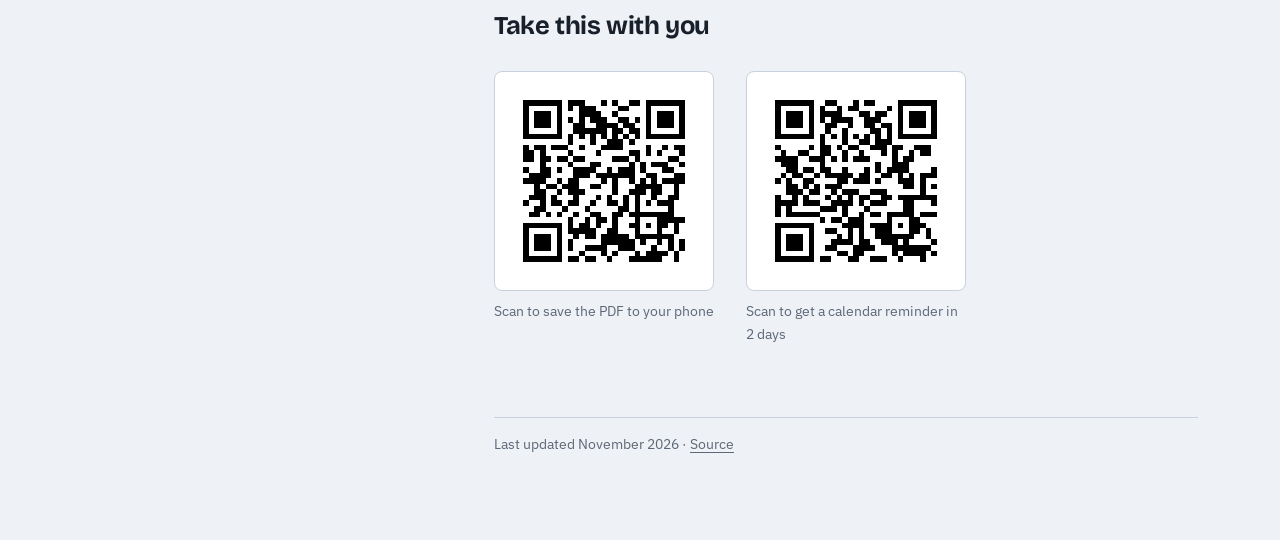
==== commit 51b2b1f8: "Add profile photo; say available for remote or in-person work Co-Authored-By: Claude Opus 5.5 <norep" ====
--- a/index.html
+++ b/index.html
@@ -6,7 +6,8 @@
 <title>Ali Entezari · Python &amp; Applied AI Developer</title>
 <meta name="description" content="Ali Entezari: Python and applied AI developer, M.Sc. candidate at Polytechnique Montréal. Computer vision, machine learning, Linux tracing and debugging tools.">
 <meta property="og:title" content="Ali Entezari · Python & Applied AI Developer">
-<meta property="og:description" content="Computer vision, machine learning and Linux tracing tools. Available for remote work from January 2027.">
+<meta property="og:description" content="Computer vision, machine learning and Linux tracing tools. Available for remote or in-person work from January 2027.">
+<meta property="og:image" content="https://alient12.github.io/resume/assets/ali.jpg">
 <meta property="og:type" content="profile">
 <meta name="theme-color" content="#EEF1F5">
 <link rel="icon" href="assets/icon.svg" type="image/svg+xml">
@@ -14,7 +15,7 @@
 <link rel="preconnect" href="https://fonts.googleapis.com">
 <link rel="preconnect" href="https://fonts.gstatic.com" crossorigin>
 <link href="https://fonts.googleapis.com/css2?family=Bricolage+Grotesque:opsz,wght@12..96,500;12..96,700;12..96,800&family=IBM+Plex+Sans:ital,wght@0,400;0,500;0,600;1,400&display=swap" rel="stylesheet">
-<link rel="stylesheet" href="assets/style.css?v=202611191736">
+<link rel="stylesheet" href="assets/style.css?v=202611191738">
 </head>
 <body>
 <a class="skip" href="#main">Skip to content</a>
@@ -23,6 +24,7 @@
   <!-- ───────── Sidebar ───────── -->
   <aside class="side" aria-label="Profile">
     <header class="intro">
+      <img class="photo" src="assets/ali.jpg" width="400" height="400" alt="Portrait of Ali Entezari">
       <h1 class="name">Ali<br>Entezari</h1>
       <p class="role">Python developer and applied AI engineer. M.Sc. candidate at Polytechnique Montréal.</p>
     </header>
@@ -130,7 +132,7 @@
     <section class="summary" aria-label="Summary">
       <p class="lede">I build computer vision and machine learning systems, and the Linux tools that help find out why software misbehaves.</p>
       <p>Fire and smoke detection for industrial sites. Hybrid VLM and YOLO analysis of customer reactions to teleoperated robots. A tracer that records a program's control flow only when the conditions you care about are met. I work mainly in Python and C/C++, with Docker, PyTorch and OpenCV.</p>
-      <p class="avail"><span class="dot" aria-hidden="true"></span>Finishing my M.Sc. (GPA 3.88/4) in December 2026. Available for remote Python and AI development from January 2027.</p>
+      <p class="avail"><span class="dot" aria-hidden="true"></span>Finishing my M.Sc. (GPA 3.88/4) in December 2026. Available for remote or in-person Python and AI development from January 2027.</p>
     </section>
 
     <section aria-labelledby="exp-h">
@@ -271,8 +273,8 @@
   Share
 </a>
 
-<script src="assets/qrcode.js?v=202611191736"></script>
-<script src="assets/common.js?v=202611191736"></script>
-<script src="assets/app.js?v=202611191736"></script>
+<script src="assets/qrcode.js?v=202611191738"></script>
+<script src="assets/common.js?v=202611191738"></script>
+<script src="assets/app.js?v=202611191738"></script>
 </body>
 </html>
--- a/assets/style.css
+++ b/assets/style.css
@@ -61,6 +61,12 @@
 .side { position: sticky; top: var(--s6); align-self: start; max-height: calc(100vh - 2 * var(--s6)); overflow-y: auto; padding-right: var(--s2); scrollbar-width: thin; }
 
 /* ─── Sidebar ─── */
+.photo {
+  display: block; width: 132px; height: 132px; object-fit: cover;
+  border-radius: 50%; margin-bottom: var(--s5);
+  padding: 4px; border: 2px solid var(--trace); background: var(--paper);
+}
+@media (max-width: 560px) { .photo { width: 112px; height: 112px; } }
 .name {
   font-weight: 800;
   font-size: clamp(3rem, 2rem + 3vw, 4.4rem);
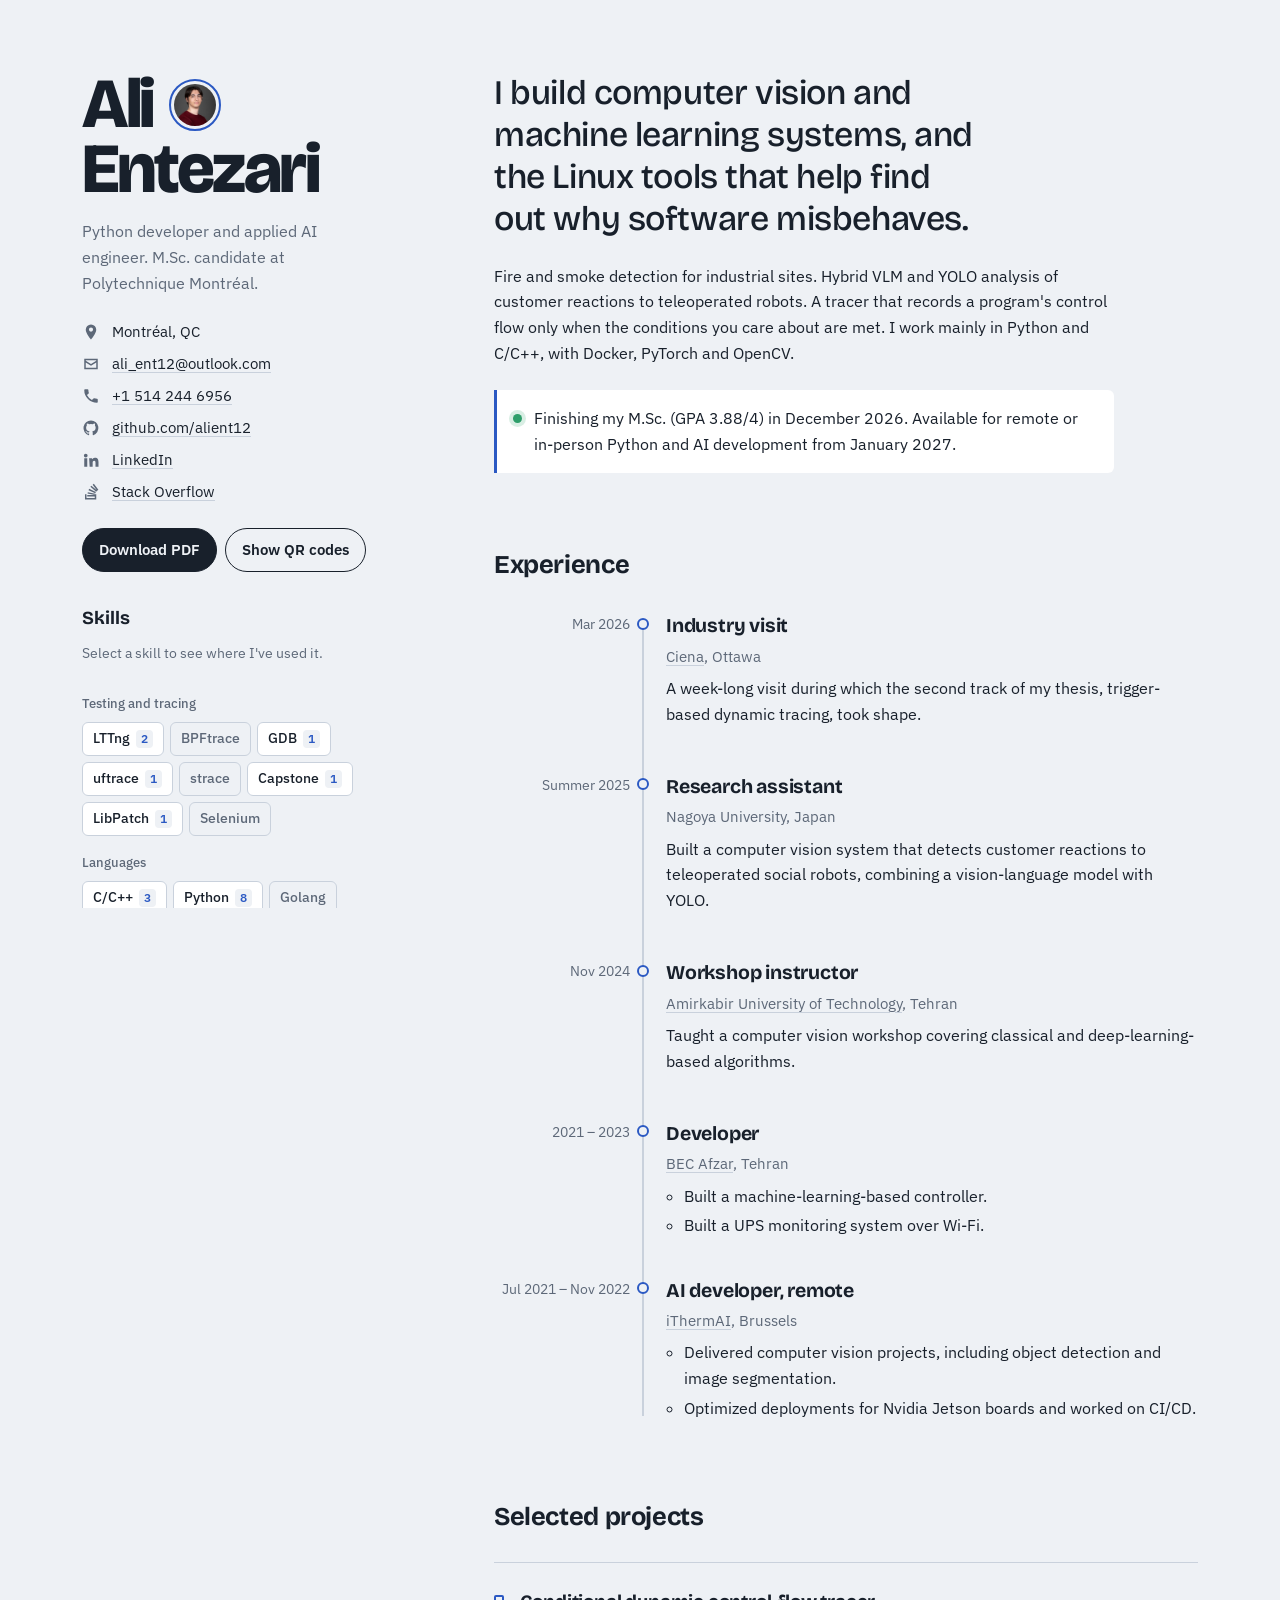
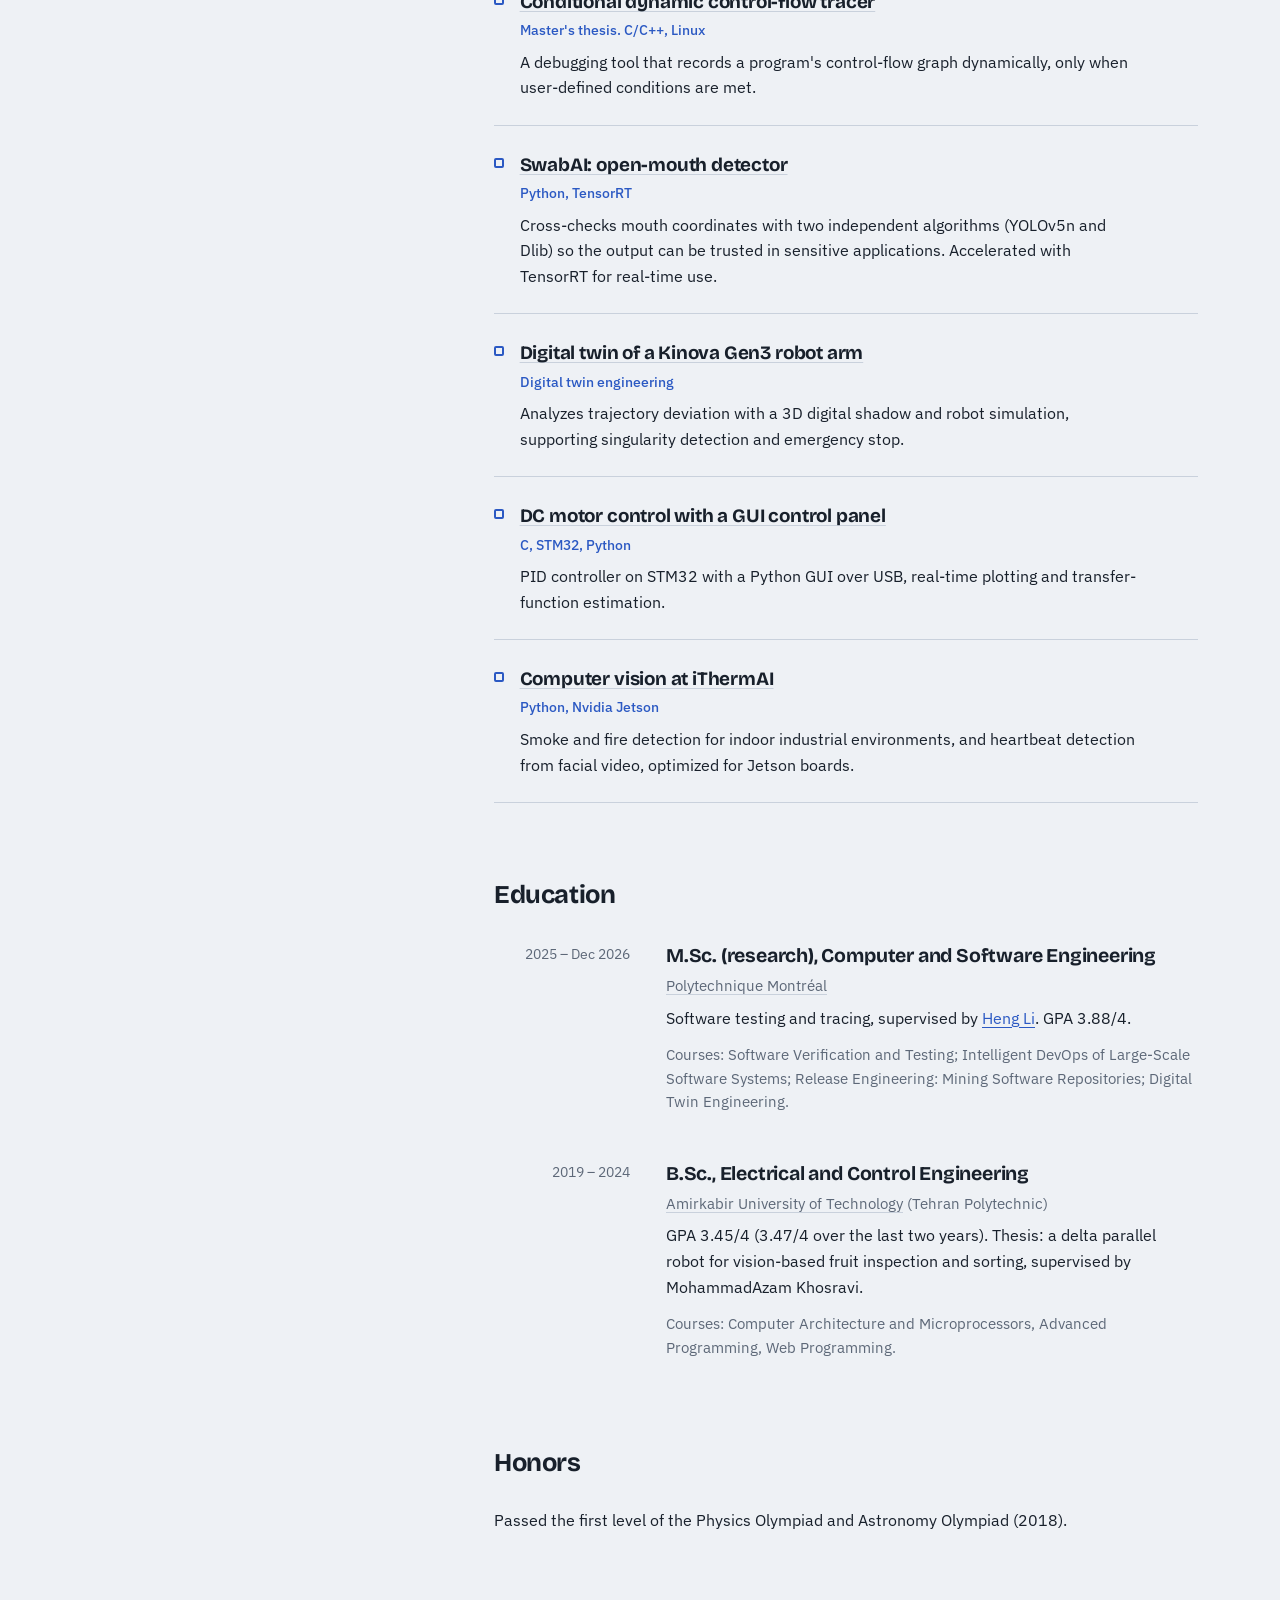
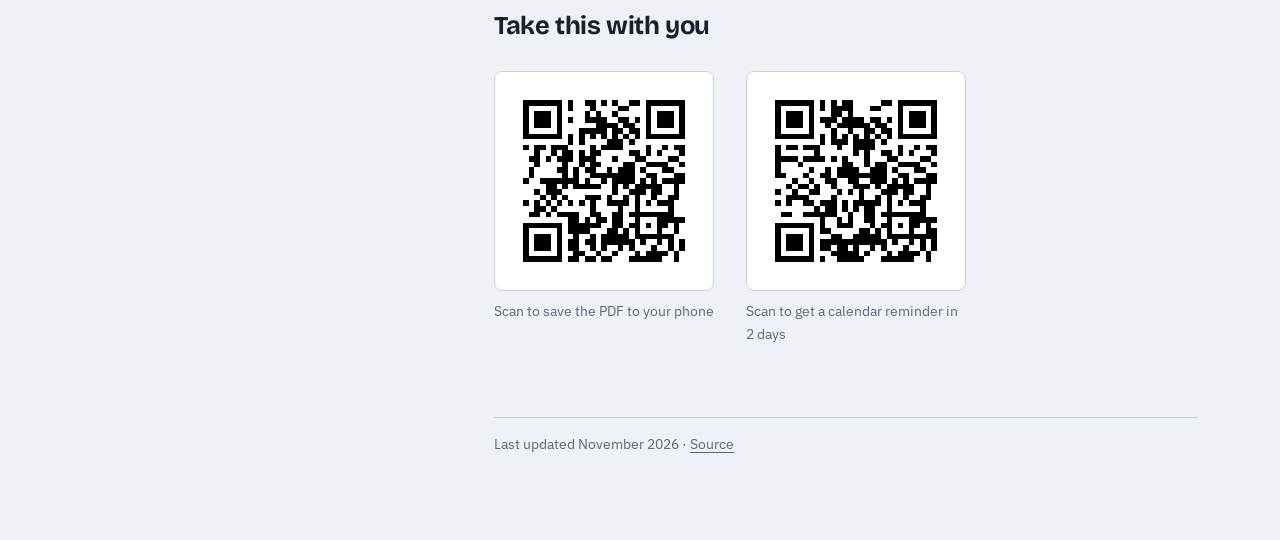
==== commit 9aa6ca9c: "Align photo with the name: beside 'Ali' on desktop, beside full name on phones Co-Authored-By: Claud" ====
--- a/index.html
+++ b/index.html
@@ -15,7 +15,7 @@
 <link rel="preconnect" href="https://fonts.googleapis.com">
 <link rel="preconnect" href="https://fonts.gstatic.com" crossorigin>
 <link href="https://fonts.googleapis.com/css2?family=Bricolage+Grotesque:opsz,wght@12..96,500;12..96,700;12..96,800&family=IBM+Plex+Sans:ital,wght@0,400;0,500;0,600;1,400&display=swap" rel="stylesheet">
-<link rel="stylesheet" href="assets/style.css?v=202611191738">
+<link rel="stylesheet" href="assets/style.css?v=20261119174707">
 </head>
 <body>
 <a class="skip" href="#main">Skip to content</a>
@@ -24,8 +24,11 @@
   <!-- ───────── Sidebar ───────── -->
   <aside class="side" aria-label="Profile">
     <header class="intro">
-      <img class="photo" src="assets/ali.jpg" width="400" height="400" alt="Portrait of Ali Entezari">
-      <h1 class="name">Ali<br>Entezari</h1>
+      <h1 class="name name-photo">
+        <span class="first">Ali</span>
+        <span class="last">Entezari</span>
+        <img class="photo" src="assets/ali.jpg" width="400" height="400" alt="">
+      </h1>
       <p class="role">Python developer and applied AI engineer. M.Sc. candidate at Polytechnique Montréal.</p>
     </header>
 
@@ -273,8 +276,8 @@
   Share
 </a>
 
-<script src="assets/qrcode.js?v=202611191738"></script>
-<script src="assets/common.js?v=202611191738"></script>
-<script src="assets/app.js?v=202611191738"></script>
+<script src="assets/qrcode.js?v=20261119174707"></script>
+<script src="assets/common.js?v=20261119174707"></script>
+<script src="assets/app.js?v=20261119174707"></script>
 </body>
 </html>
--- a/assets/style.css
+++ b/assets/style.css
@@ -61,12 +61,40 @@
 .side { position: sticky; top: var(--s6); align-self: start; max-height: calc(100vh - 2 * var(--s6)); overflow-y: auto; padding-right: var(--s2); scrollbar-width: thin; }
 
 /* ─── Sidebar ─── */
+/* Name with photo. Desktop: photo beside "Ali", above the end of "Entezari".
+   Phones and tablets: photo on the right, centred on both lines. */
+.name-photo {
+  display: grid;
+  grid-template-columns: auto 1fr;
+  grid-template-areas: "first photo" "last last";
+  column-gap: 1rem;
+  align-items: end;
+}
+.name-photo .first { grid-area: first; }
+.name-photo .last { grid-area: last; }
+.name-photo span { display: block; }
+/* The photo lives inside the h1, so em units follow the name's font size. */
 .photo {
-  display: block; width: 132px; height: 132px; object-fit: cover;
-  border-radius: 50%; margin-bottom: var(--s5);
-  padding: 4px; border: 2px solid var(--trace); background: var(--paper);
-}
-@media (max-width: 560px) { .photo { width: 112px; height: 112px; } }
+  grid-area: photo;
+  display: block; width: .74em; height: .74em; object-fit: cover;
+  border-radius: 50%;
+  padding: 3px; border: 2px solid var(--trace); background: var(--paper);
+  margin-bottom: .085em; /* top on the cap height, bottom on the baseline of "Ali" */
+}
+@media (max-width: 900px) {
+  .name-photo {
+    grid-template-columns: auto auto;
+    grid-template-areas: "first photo" "last photo";
+    justify-content: start;
+    column-gap: 1.75rem;
+    align-items: center;
+  }
+  /* Two lines of the name are 2 × .92em tall. */
+  .photo { width: 1.8em; height: 1.8em; margin: 0; }
+}
+@media (max-width: 560px) {
+  .name-photo { justify-content: space-between; column-gap: 1rem; }
+}
 .name {
   font-weight: 800;
   font-size: clamp(3rem, 2rem + 3vw, 4.4rem);
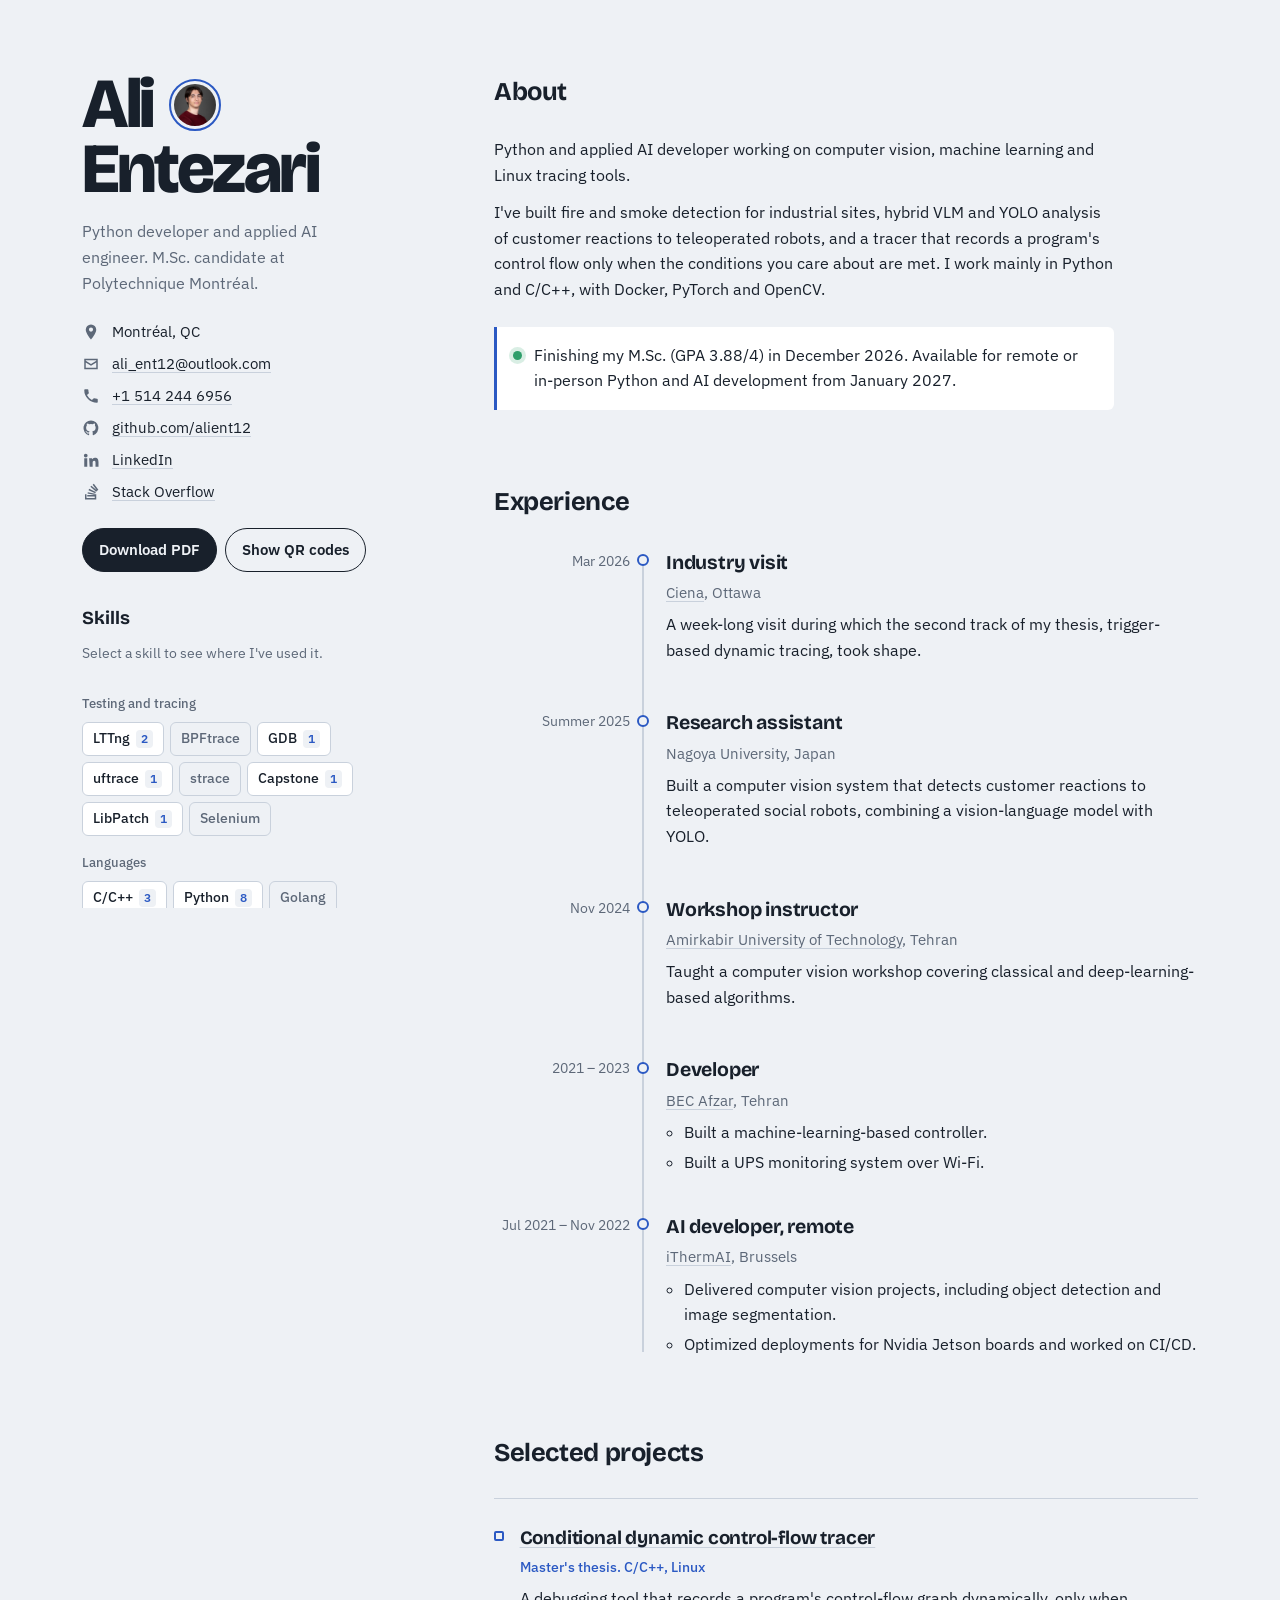
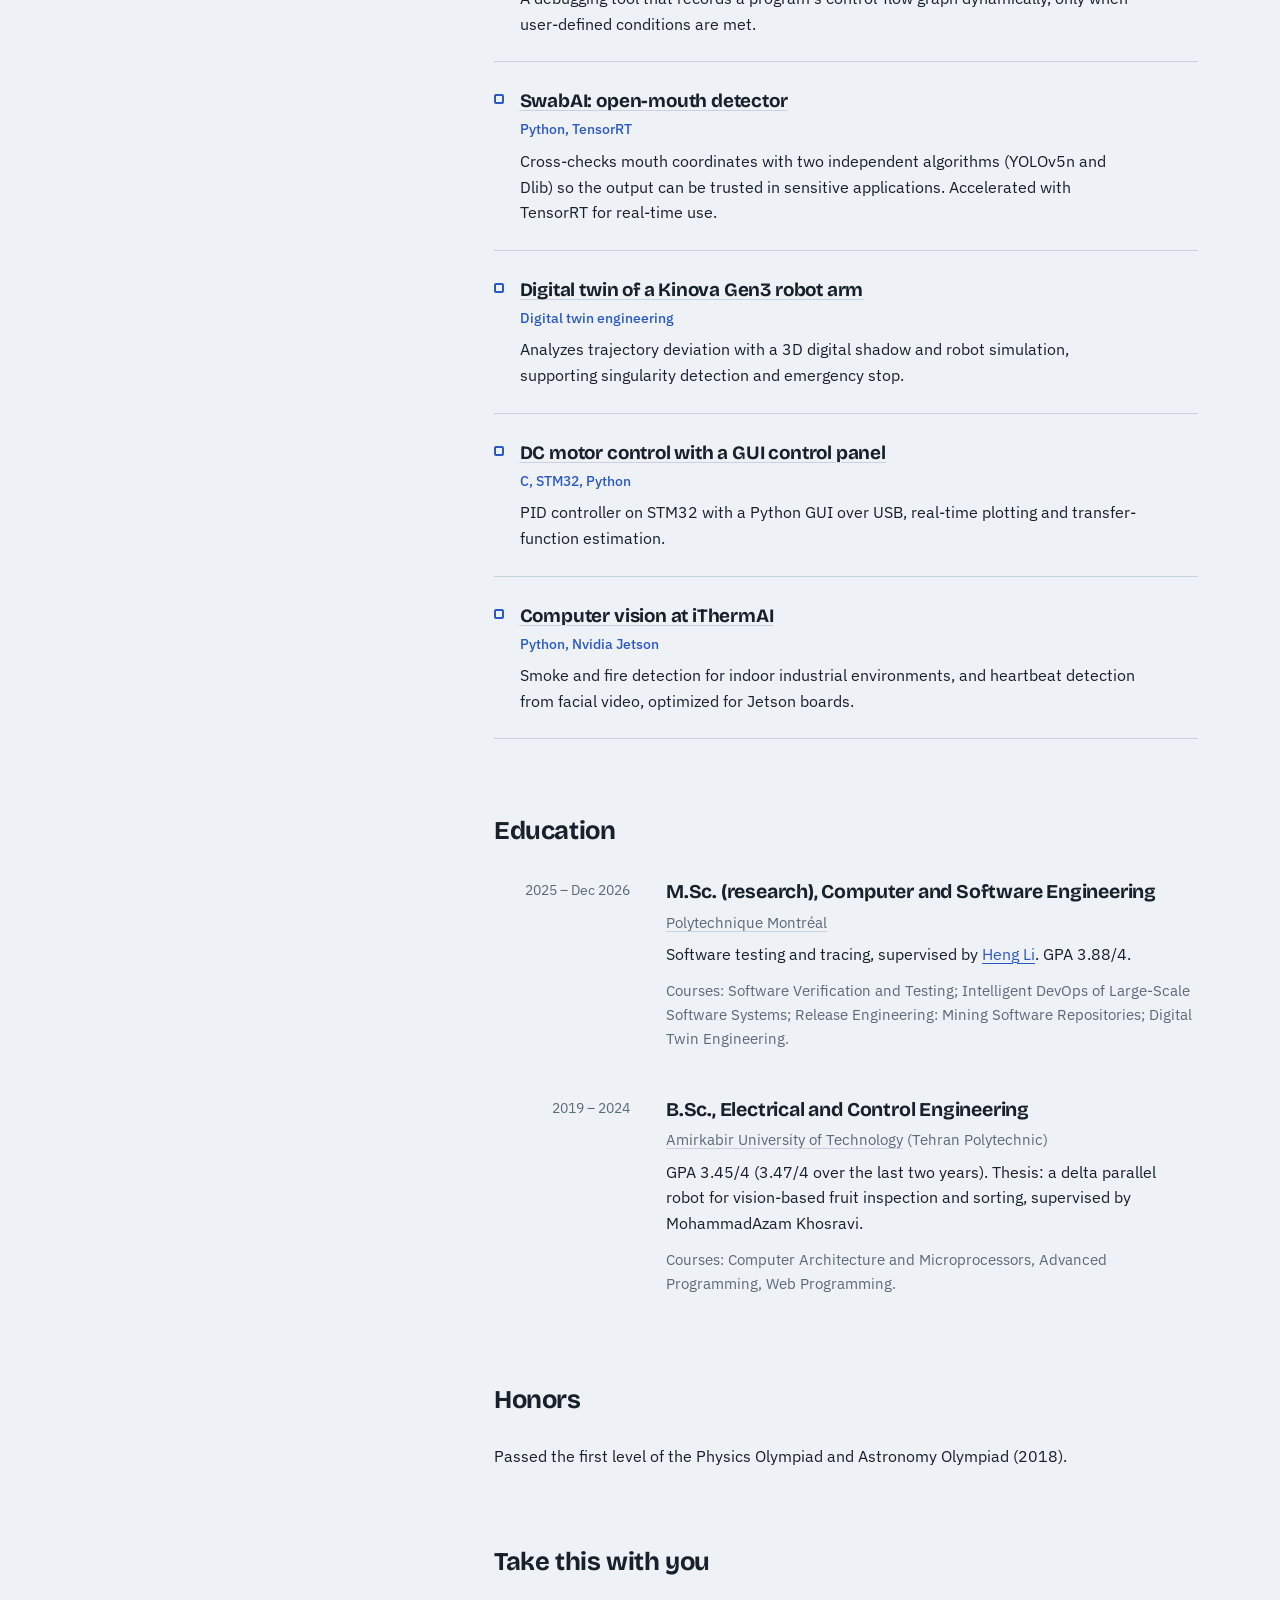
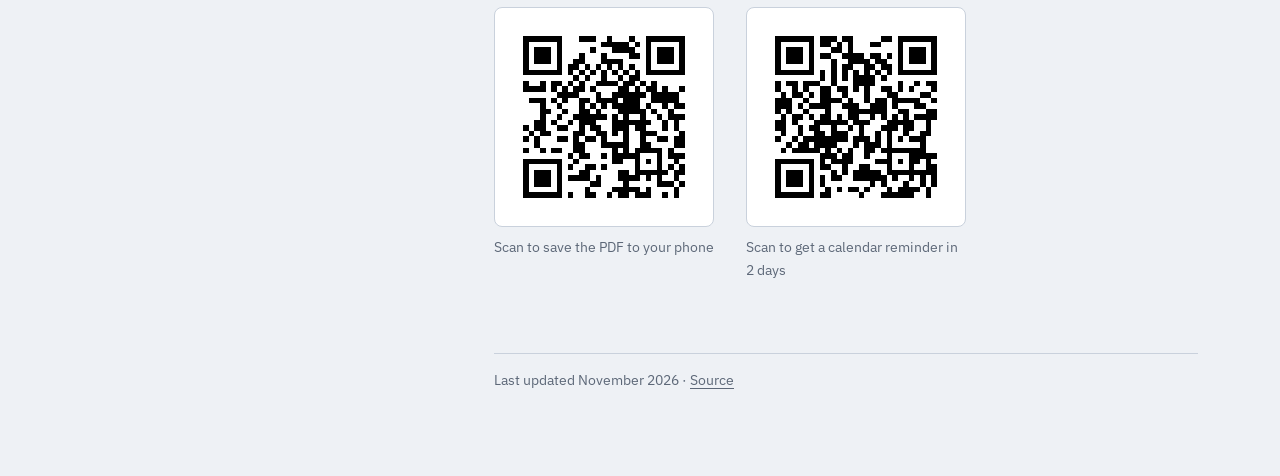
==== commit 26dda7c1: "Replace large headline with a plain About section Co-Authored-By: Claude Opus 5.5 <noreply@anthropic" ====
--- a/index.html
+++ b/index.html
@@ -15,7 +15,7 @@
 <link rel="preconnect" href="https://fonts.googleapis.com">
 <link rel="preconnect" href="https://fonts.gstatic.com" crossorigin>
 <link href="https://fonts.googleapis.com/css2?family=Bricolage+Grotesque:opsz,wght@12..96,500;12..96,700;12..96,800&family=IBM+Plex+Sans:ital,wght@0,400;0,500;0,600;1,400&display=swap" rel="stylesheet">
-<link rel="stylesheet" href="assets/style.css?v=20261119174707">
+<link rel="stylesheet" href="assets/style.css?v=20261119174858">
 </head>
 <body>
 <a class="skip" href="#main">Skip to content</a>
@@ -132,9 +132,10 @@
 
   <!-- ───────── Main ───────── -->
   <main id="main" class="main">
-    <section class="summary" aria-label="Summary">
-      <p class="lede">I build computer vision and machine learning systems, and the Linux tools that help find out why software misbehaves.</p>
-      <p>Fire and smoke detection for industrial sites. Hybrid VLM and YOLO analysis of customer reactions to teleoperated robots. A tracer that records a program's control flow only when the conditions you care about are met. I work mainly in Python and C/C++, with Docker, PyTorch and OpenCV.</p>
+    <section class="summary" aria-labelledby="about-h">
+      <h2 id="about-h" class="sec-h">About</h2>
+      <p>Python and applied AI developer working on computer vision, machine learning and Linux tracing tools.</p>
+      <p>I've built fire and smoke detection for industrial sites, hybrid VLM and YOLO analysis of customer reactions to teleoperated robots, and a tracer that records a program's control flow only when the conditions you care about are met. I work mainly in Python and C/C++, with Docker, PyTorch and OpenCV.</p>
       <p class="avail"><span class="dot" aria-hidden="true"></span>Finishing my M.Sc. (GPA 3.88/4) in December 2026. Available for remote or in-person Python and AI development from January 2027.</p>
     </section>
 
@@ -276,8 +277,8 @@
   Share
 </a>
 
-<script src="assets/qrcode.js?v=20261119174707"></script>
-<script src="assets/common.js?v=20261119174707"></script>
-<script src="assets/app.js?v=20261119174707"></script>
+<script src="assets/qrcode.js?v=20261119174858"></script>
+<script src="assets/common.js?v=20261119174858"></script>
+<script src="assets/app.js?v=20261119174858"></script>
 </body>
 </html>
--- a/assets/style.css
+++ b/assets/style.css
@@ -158,17 +158,7 @@
 
 /* ─── Main ─── */
 .main section { margin-bottom: var(--s8); }
-.lede {
-  font-family: var(--display);
-  font-weight: 500;
-  font-size: clamp(1.55rem, 1.1rem + 1.4vw, 2.15rem);
-  line-height: 1.22;
-  letter-spacing: -.012em;
-  margin-bottom: var(--s5);
-  max-width: 26ch;
-  text-wrap: balance;
-}
-.summary p:not(.lede) { max-width: 62ch; }
+.summary p { max-width: 62ch; }
 .avail { display: flex; gap: var(--s3); align-items: baseline; margin-top: var(--s5); padding: var(--s4); background: var(--surface); border-left: 3px solid var(--trace); border-radius: 0 6px 6px 0; }
 .avail .dot { width: 9px; height: 9px; border-radius: 50%; background: #2E9E6A; flex: none; transform: translateY(-1px); box-shadow: 0 0 0 4px rgba(46,158,106,.18); }
 
@@ -265,9 +255,7 @@
   .edu article { padding-left: 0; }
   .trace > .ev::before, .trace > .ev.fired::after { left: 0; }
   .when { text-align: left; padding-top: 0; }
-  .lede { max-width: none; }
-}
-@media (prefers-reduced-motion: reduce) {
+  @media (prefers-reduced-motion: reduce) {
   .ev.fired::after { animation: none; display: none; }
   .ev, .ev::before { transition: none; }
 }
